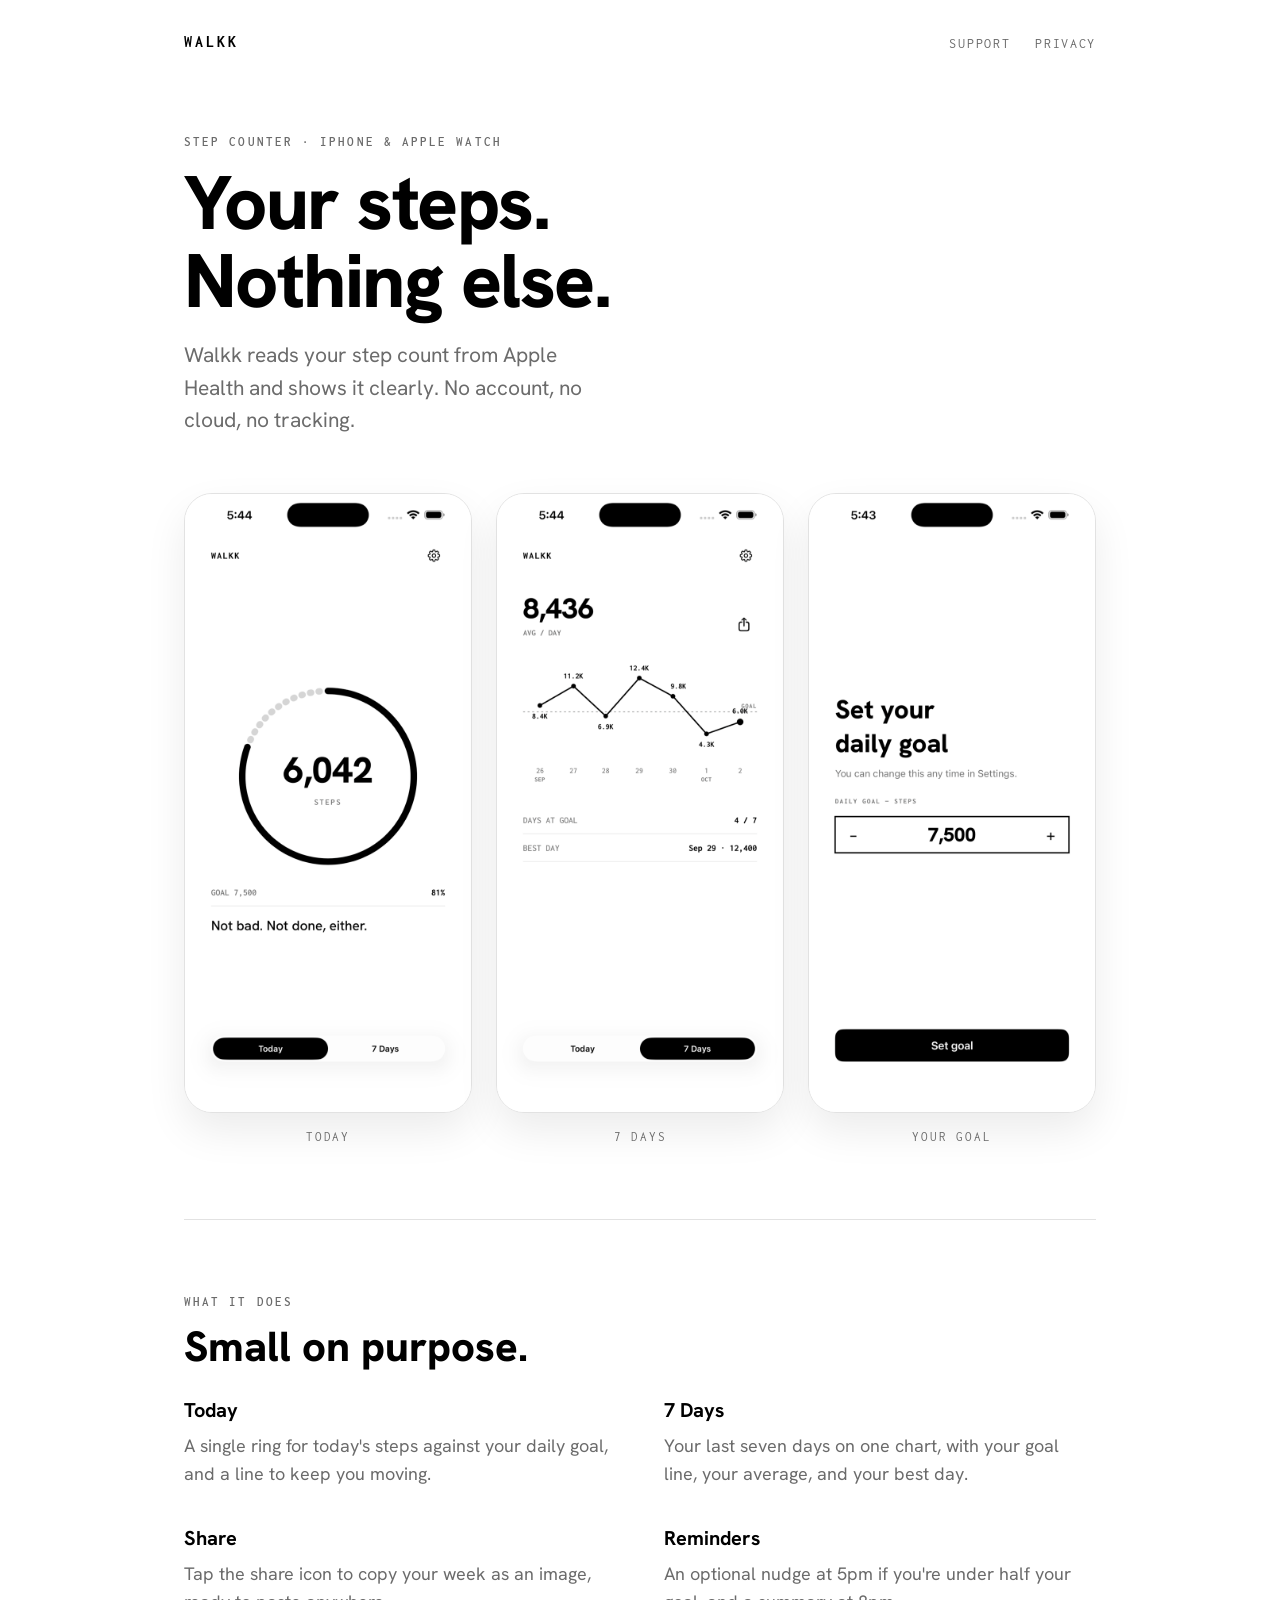
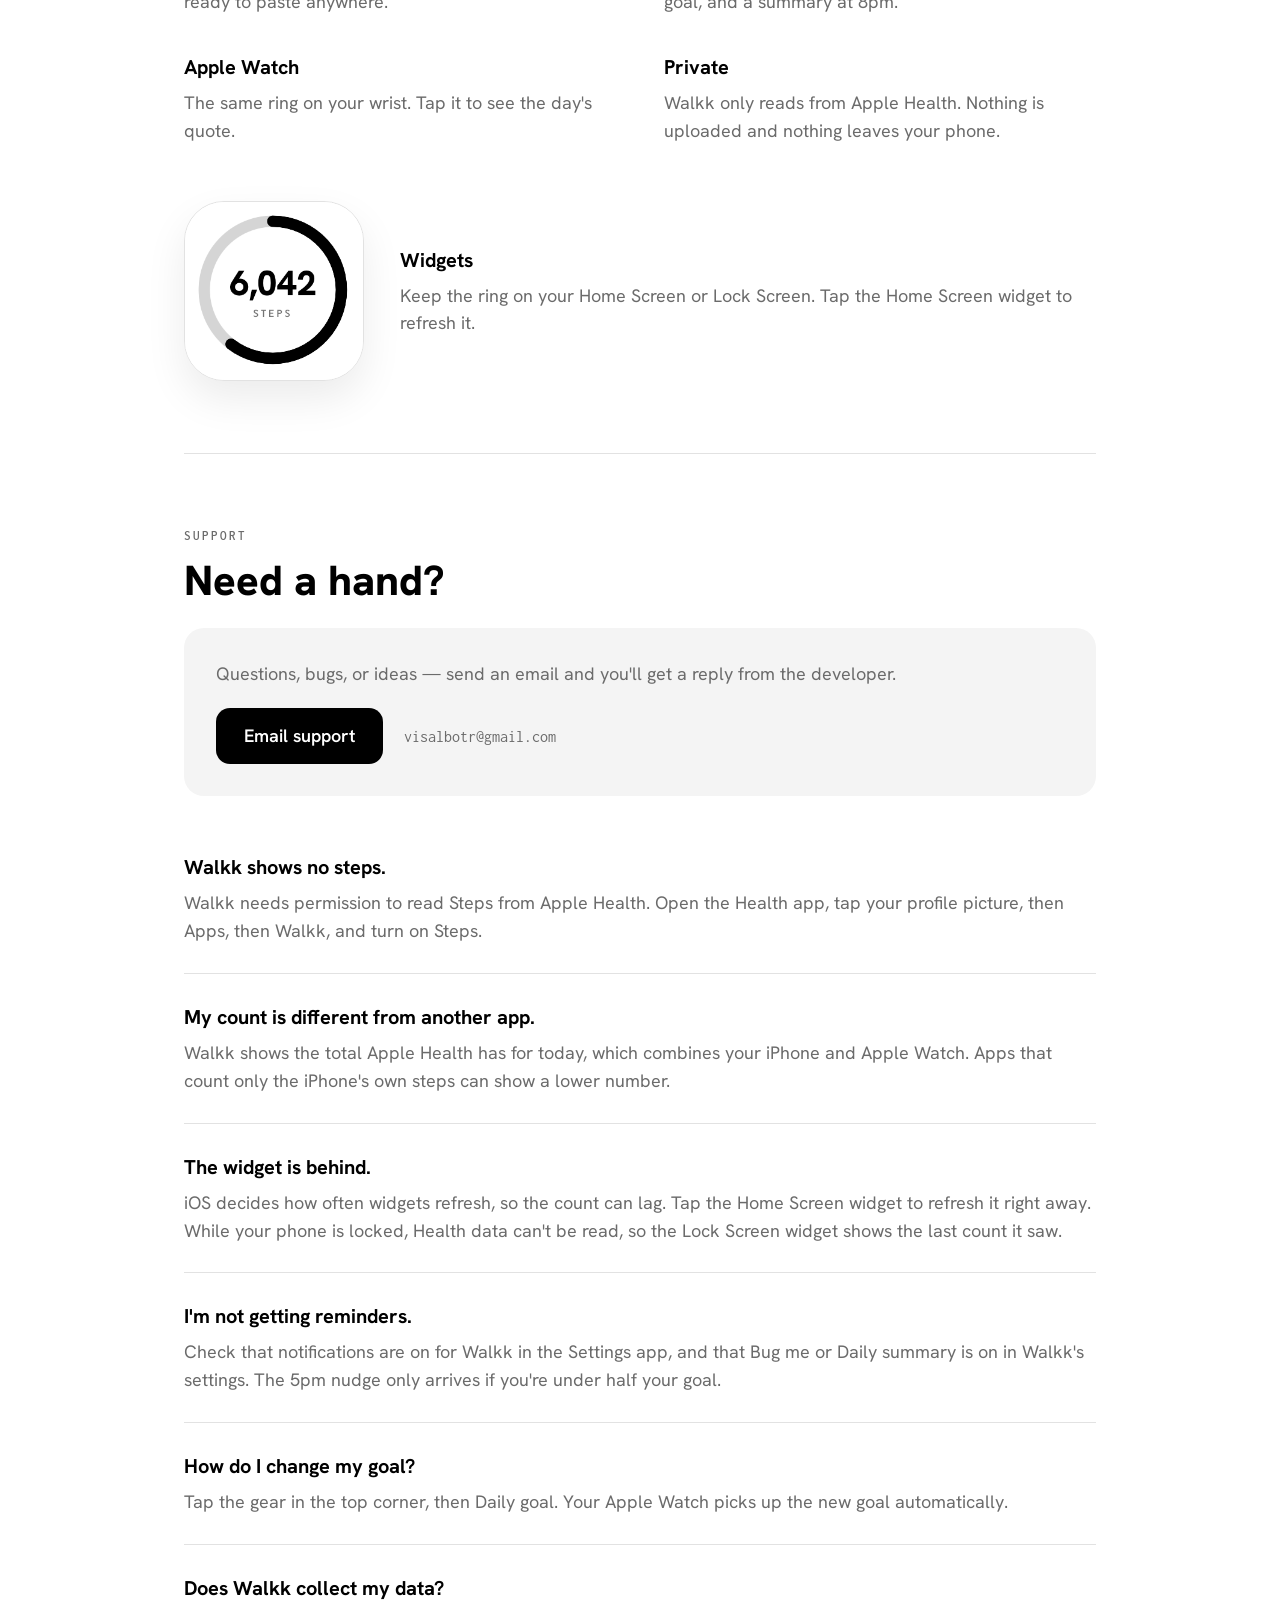
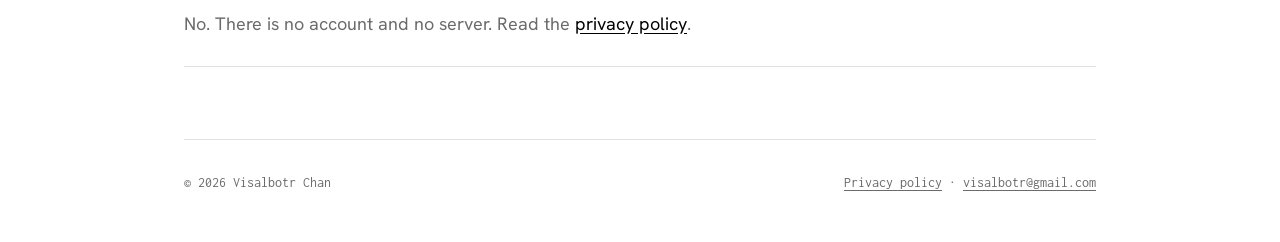
==== index.html @ 890754a3 "Add the Walkk support and privacy pages Co-Authored-By: Claude Opus 5.5 <noreply@anthropic.com>" ====
<!DOCTYPE html>
<html lang="en">
<head>
  <meta charset="utf-8">
  <meta name="viewport" content="width=device-width, initial-scale=1">
  <title>Walkk — Support</title>
  <meta name="description" content="Walkk is a simple, private step counter for iPhone and Apple Watch. Help, answers and contact.">
  <link rel="preconnect" href="https://fonts.googleapis.com">
  <link rel="preconnect" href="https://fonts.gstatic.com" crossorigin>
  <link href="https://fonts.googleapis.com/css2?family=Hanken+Grotesk:wght@400;600;700;800&family=Inconsolata:wght@400;600;700&display=swap" rel="stylesheet">
  <link rel="stylesheet" href="style.css">
</head>
<body>
  <div class="wrap">
    <header>
      <a class="wordmark" href="index.html">WALKK</a>
      <nav>
        <a href="#support">Support</a>
        <a href="privacy.html">Privacy</a>
      </nav>
    </header>

    <section class="hero">
      <p class="label">Step counter · iPhone &amp; Apple Watch</p>
      <h1>Your steps.<br>Nothing else.</h1>
      <p class="lede">Walkk reads your step count from Apple Health and shows it clearly. No account, no cloud, no tracking.</p>

      <div class="shots">
        <figure class="shot">
          <img src="images/today.png" alt="Today screen: a progress ring showing 6,042 steps against a 7,500 goal, with a short quote below." width="720" height="1558">
          <figcaption>Today</figcaption>
        </figure>
        <figure class="shot">
          <img src="images/week.png" alt="7 Days screen: a line chart of the last seven days with a dashed goal line, average per day, days at goal and best day." width="720" height="1558">
          <figcaption>7 Days</figcaption>
        </figure>
        <figure class="shot">
          <img src="images/goal.png" alt="Goal setup screen with a stepper set to 7,500 steps and a Set goal button." width="720" height="1558">
          <figcaption>Your goal</figcaption>
        </figure>
      </div>
    </section>

    <section>
      <p class="label">What it does</p>
      <h2>Small on purpose.</h2>
      <div class="features">
        <div>
          <h3>Today</h3>
          <p>A single ring for today's steps against your daily goal, and a line to keep you moving.</p>
        </div>
        <div>
          <h3>7 Days</h3>
          <p>Your last seven days on one chart, with your goal line, your average, and your best day.</p>
        </div>
        <div>
          <h3>Share</h3>
          <p>Tap the share icon to copy your week as an image, ready to paste anywhere.</p>
        </div>
        <div>
          <h3>Reminders</h3>
          <p>An optional nudge at 5pm if you're under half your goal, and a summary at 8pm.</p>
        </div>
        <div>
          <h3>Apple Watch</h3>
          <p>The same ring on your wrist. Tap it to see the day's quote.</p>
        </div>
        <div>
          <h3>Private</h3>
          <p>Walkk only reads from Apple Health. Nothing is uploaded and nothing leaves your phone.</p>
        </div>
      </div>

      <div class="widget-row">
        <img src="images/widget.png" alt="Walkk Home Screen widget showing 6,042 steps." width="296" height="296">
        <div>
          <h3>Widgets</h3>
          <p style="color: var(--muted); margin: 0;">Keep the ring on your Home Screen or Lock Screen. Tap the Home Screen widget to refresh it.</p>
        </div>
      </div>
    </section>

    <section id="support">
      <p class="label">Support</p>
      <h2>Need a hand?</h2>

      <div class="contact">
        <p>Questions, bugs, or ideas — send an email and you'll get a reply from the developer.</p>
        <a class="button" href="mailto:visalbotr@gmail.com?subject=Walkk%20support">Email support</a>
        <span class="email">visalbotr@gmail.com</span>
      </div>

      <div class="faq">
        <div>
          <h3>Walkk shows no steps.</h3>
          <p>Walkk needs permission to read Steps from Apple Health. Open the Health app, tap your profile picture, then Apps, then Walkk, and turn on Steps.</p>
        </div>
        <div>
          <h3>My count is different from another app.</h3>
          <p>Walkk shows the total Apple Health has for today, which combines your iPhone and Apple Watch. Apps that count only the iPhone's own steps can show a lower number.</p>
        </div>
        <div>
          <h3>The widget is behind.</h3>
          <p>iOS decides how often widgets refresh, so the count can lag. Tap the Home Screen widget to refresh it right away. While your phone is locked, Health data can't be read, so the Lock Screen widget shows the last count it saw.</p>
        </div>
        <div>
          <h3>I'm not getting reminders.</h3>
          <p>Check that notifications are on for Walkk in the Settings app, and that Bug me or Daily summary is on in Walkk's settings. The 5pm nudge only arrives if you're under half your goal.</p>
        </div>
        <div>
          <h3>How do I change my goal?</h3>
          <p>Tap the gear in the top corner, then Daily goal. Your Apple Watch picks up the new goal automatically.</p>
        </div>
        <div>
          <h3>Does Walkk collect my data?</h3>
          <p>No. There is no account and no server. Read the <a href="privacy.html">privacy policy</a>.</p>
        </div>
      </div>
    </section>

    <footer>
      <span>© 2026 Visalbotr Chan</span>
      <span><a href="privacy.html">Privacy policy</a> · <a href="mailto:visalbotr@gmail.com">visalbotr@gmail.com</a></span>
    </footer>
  </div>
</body>
</html>
---- style.css ----
/* Mirrors the app: black ink on white, Hanken Grotesk for display,
   Inconsolata for the small mono labels. Light only, like the app. */
:root {
  color-scheme: light;
  --ink: #000;
  --muted: #6b6b6b;
  --rule: #e2e2e2;
  --surface: #fff;
  --soft: #f4f4f4;
  --display: "Hanken Grotesk", -apple-system, system-ui, sans-serif;
  --mono: "Inconsolata", ui-monospace, Menlo, monospace;
}

* { box-sizing: border-box; }

html { -webkit-text-size-adjust: 100%; }

body {
  margin: 0;
  background: var(--surface);
  color: var(--ink);
  font-family: var(--display);
  font-size: 18px;
  line-height: 1.55;
}

a { color: var(--ink); text-underline-offset: 3px; }

.wrap {
  max-width: 960px;
  margin: 0 auto;
  padding: 0 24px;
}

/* Header — the app's "WALKK" wordmark */
header {
  display: flex;
  justify-content: space-between;
  align-items: center;
  padding: 28px 0;
}
.wordmark {
  font-family: var(--mono);
  font-weight: 700;
  letter-spacing: 0.18em;
  font-size: 16px;
  text-decoration: none;
}
nav a {
  font-family: var(--mono);
  font-size: 14px;
  letter-spacing: 0.12em;
  text-transform: uppercase;
  text-decoration: none;
  color: var(--muted);
  margin-left: 20px;
}
nav a:hover { color: var(--ink); }

.label {
  font-family: var(--mono);
  font-size: 13px;
  font-weight: 600;
  letter-spacing: 0.16em;
  text-transform: uppercase;
  color: var(--muted);
  margin: 0 0 12px;
}

h1 {
  font-size: clamp(44px, 8vw, 76px);
  line-height: 1.02;
  font-weight: 800;
  letter-spacing: -0.02em;
  margin: 0 0 20px;
}
h2 {
  font-size: clamp(30px, 5vw, 42px);
  line-height: 1.1;
  font-weight: 800;
  margin: 0 0 24px;
}
h3 { font-size: 20px; font-weight: 700; margin: 0 0 6px; }

.lede { font-size: 21px; color: var(--muted); max-width: 34ch; margin: 0; }

section { padding: 72px 0; border-top: 1px solid var(--rule); }
.hero { border-top: none; padding-top: 48px; }

/* Screenshots */
.shots {
  display: grid;
  grid-template-columns: repeat(3, 1fr);
  gap: 24px;
  margin-top: 56px;
}
.shot { margin: 0; }
.shot img {
  width: 100%;
  height: auto;
  display: block;
  border-radius: 28px;
  border: 1px solid var(--rule);
  box-shadow: 0 18px 40px rgba(0, 0, 0, 0.08);
}
.shot figcaption {
  font-family: var(--mono);
  font-size: 13px;
  letter-spacing: 0.14em;
  text-transform: uppercase;
  color: var(--muted);
  margin-top: 14px;
  text-align: center;
}

/* Features */
.features {
  display: grid;
  grid-template-columns: repeat(2, 1fr);
  gap: 36px 48px;
}
.features p, .faq p { margin: 0; color: var(--muted); }

.widget-row {
  display: grid;
  grid-template-columns: 180px 1fr;
  gap: 36px;
  align-items: center;
  margin-top: 56px;
}
.widget-row img {
  width: 180px;
  height: 180px;
  border-radius: 40px;
  border: 1px solid var(--rule);
  box-shadow: 0 18px 40px rgba(0, 0, 0, 0.08);
}

/* Support */
.contact {
  background: var(--soft);
  border-radius: 20px;
  padding: 32px;
  margin-bottom: 56px;
}
.contact p { margin: 0 0 20px; color: var(--muted); }
.button {
  display: inline-block;
  background: var(--ink);
  color: var(--surface);
  text-decoration: none;
  font-weight: 600;
  padding: 14px 28px;
  border-radius: 14px;
}
.email { font-family: var(--mono); font-size: 16px; margin-left: 16px; color: var(--muted); }

.faq { display: grid; gap: 28px; }
.faq div { padding-bottom: 28px; border-bottom: 1px solid var(--rule); }

/* Privacy policy page */
.policy { max-width: 680px; }
.policy h2 { font-size: 24px; margin: 40px 0 10px; }
.policy p, .policy li { color: #333; }

footer {
  border-top: 1px solid var(--rule);
  padding: 32px 0 48px;
  font-family: var(--mono);
  font-size: 14px;
  color: var(--muted);
  display: flex;
  justify-content: space-between;
  gap: 16px;
  flex-wrap: wrap;
}
footer a { color: var(--muted); }

@media (max-width: 720px) {
  body { font-size: 17px; }
  .wrap { padding: 0 16px; }
  section { padding: 56px 0; }
  .shots { grid-template-columns: 1fr; max-width: 320px; margin-left: auto; margin-right: auto; }
  .features { grid-template-columns: 1fr; gap: 28px; }
  .widget-row { grid-template-columns: 1fr; gap: 20px; }
  .contact { padding: 24px; }
  .email { display: block; margin: 16px 0 0; word-break: break-all; }
  nav a { margin-left: 14px; }
}
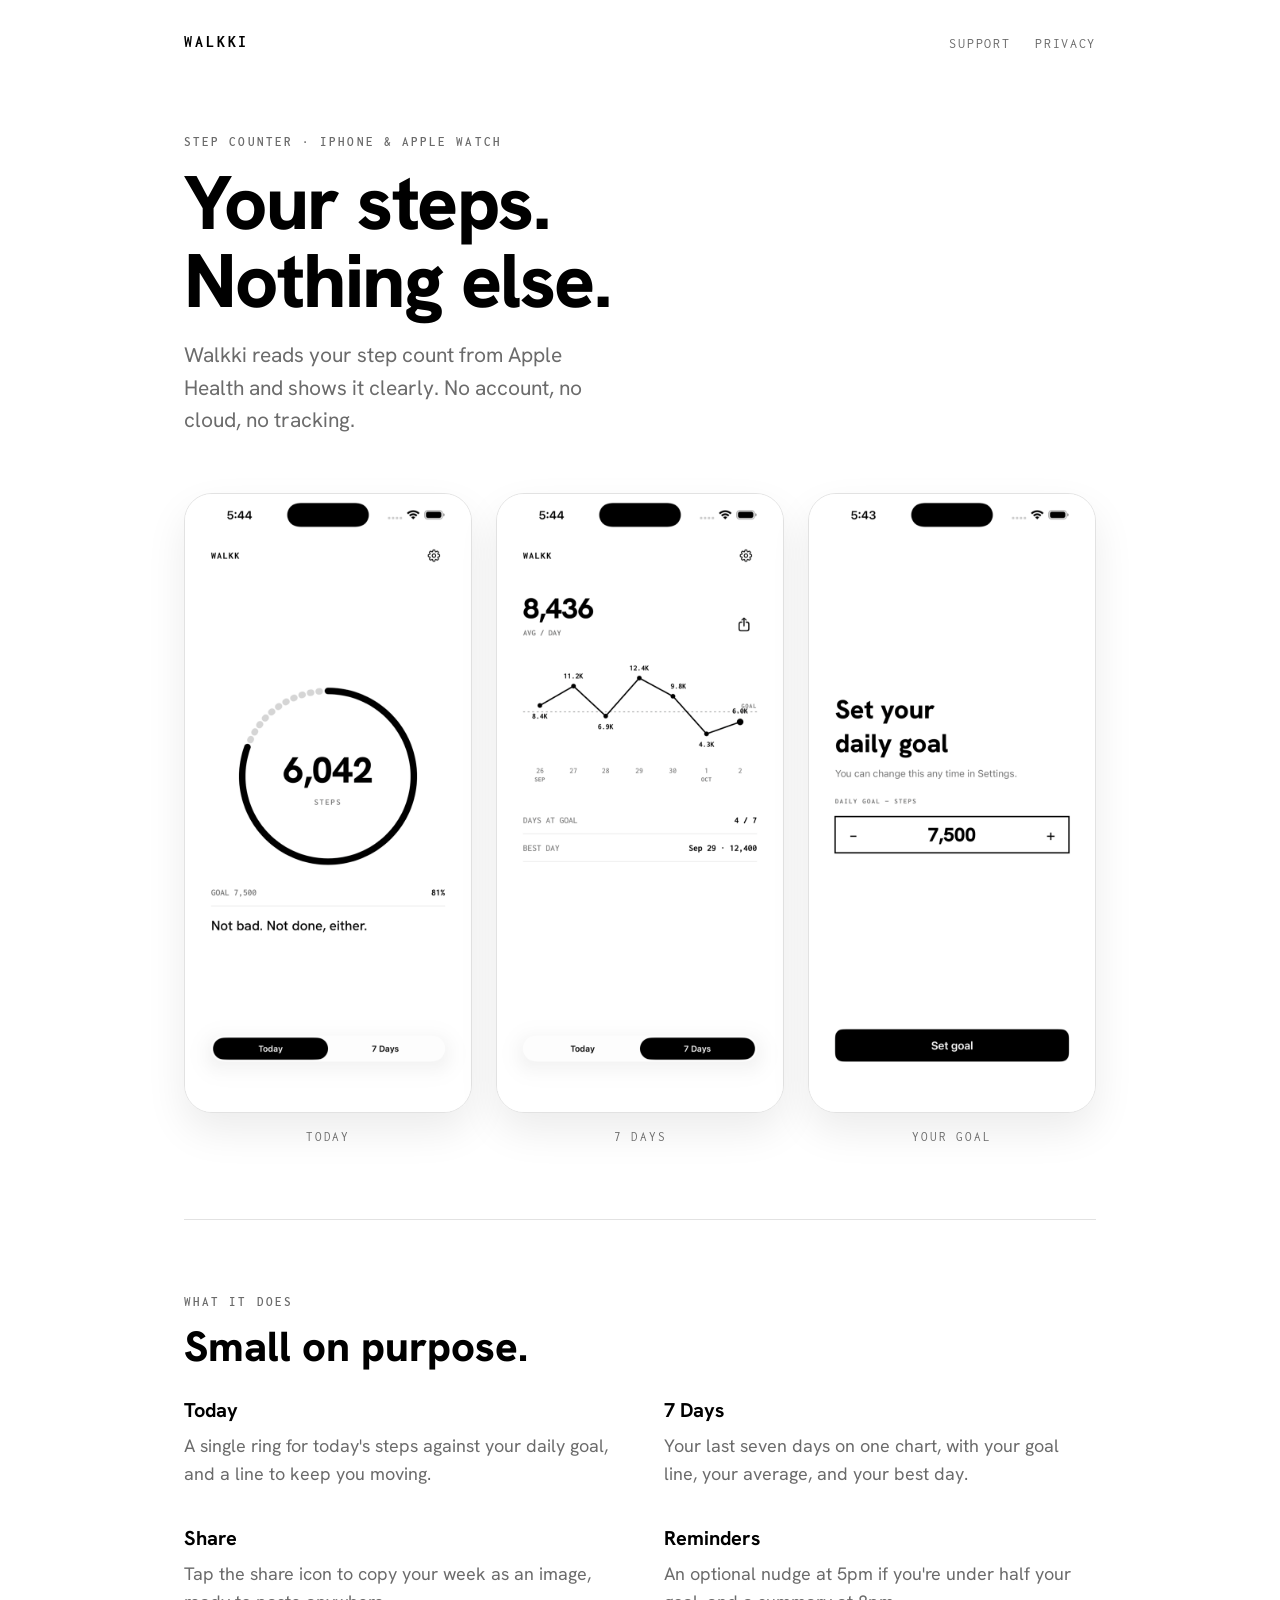
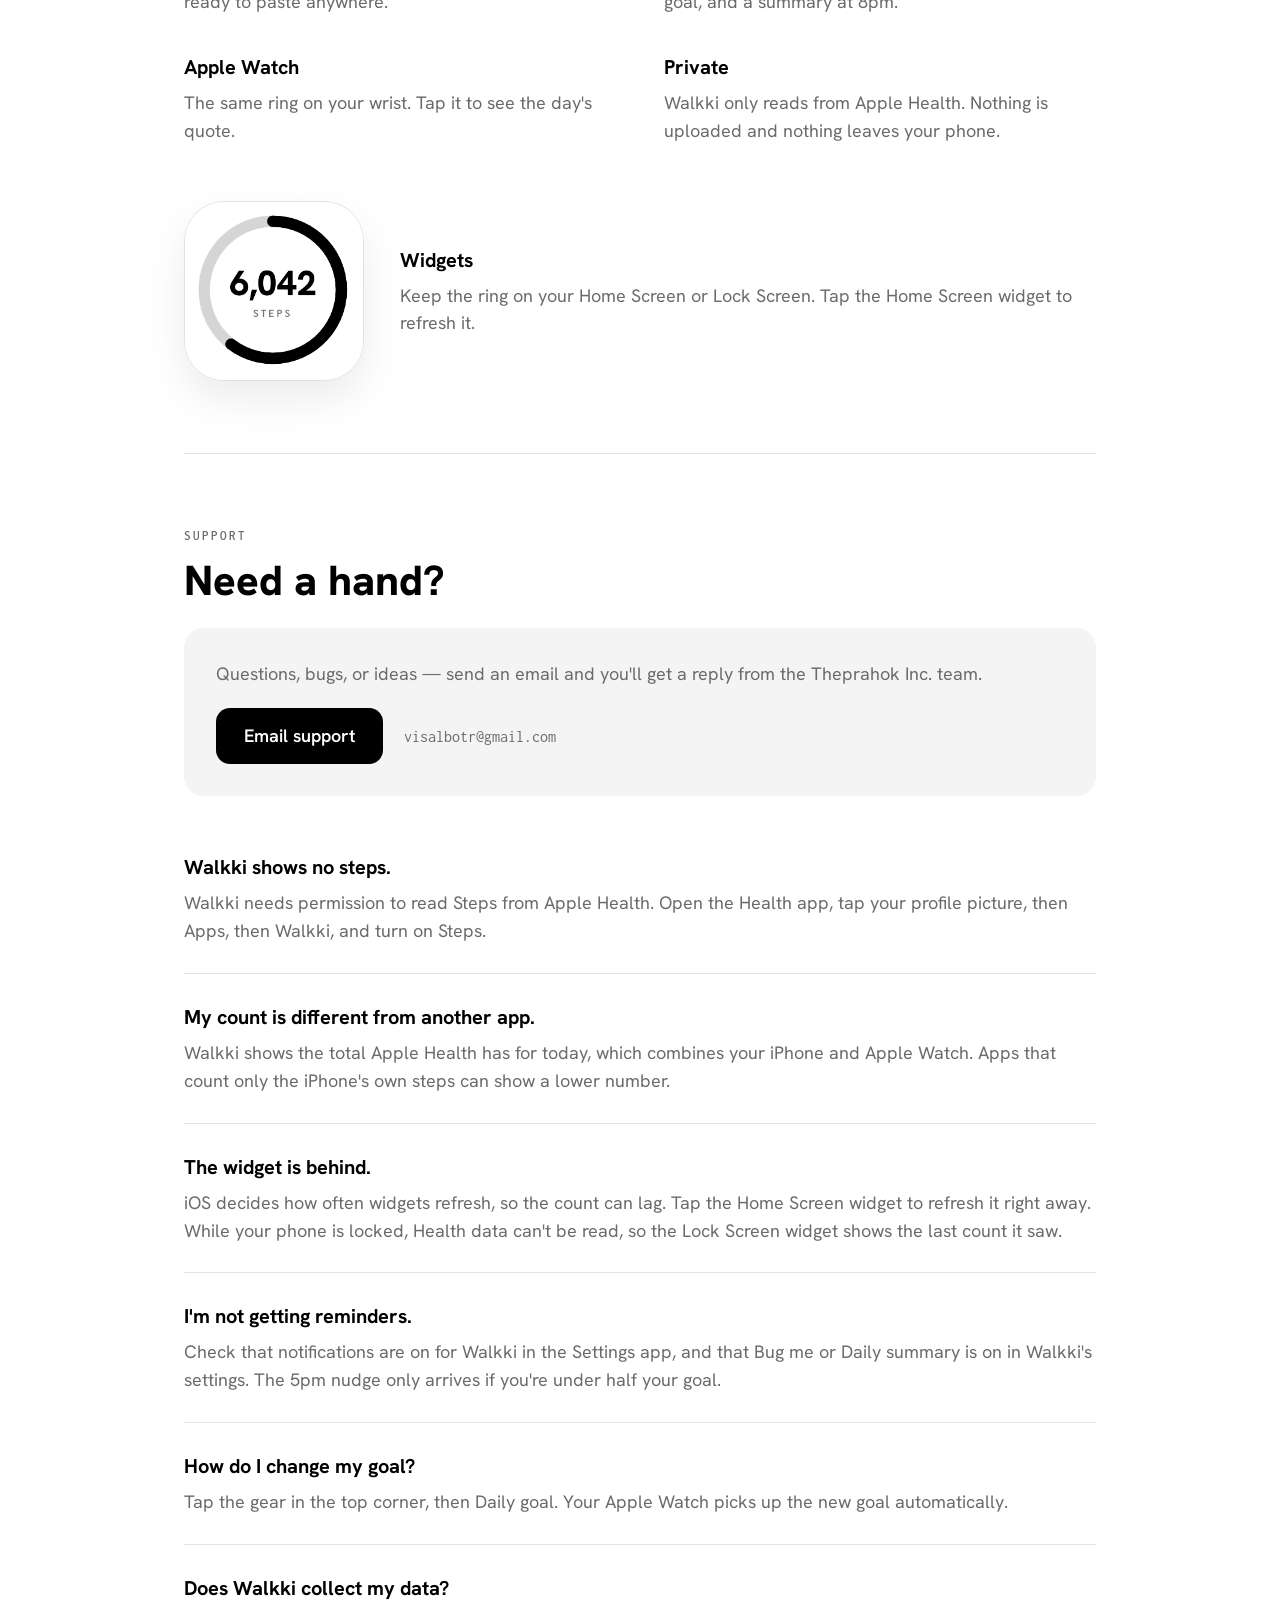
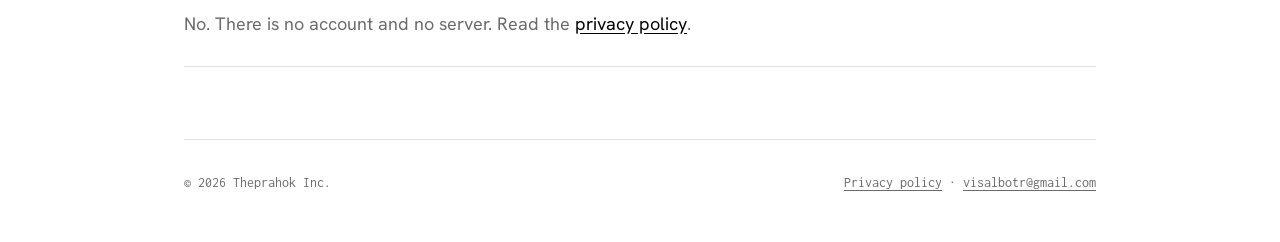
==== commit 828d1583: "Rename to Walkki and credit Theprahok Inc. Co-Authored-By: Claude Opus 5.5 <noreply@anthropic.com>" ====
--- a/index.html
+++ b/index.html
@@ -3,8 +3,8 @@
 <head>
   <meta charset="utf-8">
   <meta name="viewport" content="width=device-width, initial-scale=1">
-  <title>Walkk — Support</title>
-  <meta name="description" content="Walkk is a simple, private step counter for iPhone and Apple Watch. Help, answers and contact.">
+  <title>Walkki — Support</title>
+  <meta name="description" content="Walkki is a simple, private step counter for iPhone and Apple Watch. Help, answers and contact.">
   <link rel="preconnect" href="https://fonts.googleapis.com">
   <link rel="preconnect" href="https://fonts.gstatic.com" crossorigin>
   <link href="https://fonts.googleapis.com/css2?family=Hanken+Grotesk:wght@400;600;700;800&family=Inconsolata:wght@400;600;700&display=swap" rel="stylesheet">
@@ -13,7 +13,7 @@
 <body>
   <div class="wrap">
     <header>
-      <a class="wordmark" href="index.html">WALKK</a>
+      <a class="wordmark" href="index.html">WALKKI</a>
       <nav>
         <a href="#support">Support</a>
         <a href="privacy.html">Privacy</a>
@@ -23,7 +23,7 @@
     <section class="hero">
       <p class="label">Step counter · iPhone &amp; Apple Watch</p>
       <h1>Your steps.<br>Nothing else.</h1>
-      <p class="lede">Walkk reads your step count from Apple Health and shows it clearly. No account, no cloud, no tracking.</p>
+      <p class="lede">Walkki reads your step count from Apple Health and shows it clearly. No account, no cloud, no tracking.</p>
 
       <div class="shots">
         <figure class="shot">
@@ -67,12 +67,12 @@
         </div>
         <div>
           <h3>Private</h3>
-          <p>Walkk only reads from Apple Health. Nothing is uploaded and nothing leaves your phone.</p>
+          <p>Walkki only reads from Apple Health. Nothing is uploaded and nothing leaves your phone.</p>
         </div>
       </div>
 
       <div class="widget-row">
-        <img src="images/widget.png" alt="Walkk Home Screen widget showing 6,042 steps." width="296" height="296">
+        <img src="images/widget.png" alt="Walkki Home Screen widget showing 6,042 steps." width="296" height="296">
         <div>
           <h3>Widgets</h3>
           <p style="color: var(--muted); margin: 0;">Keep the ring on your Home Screen or Lock Screen. Tap the Home Screen widget to refresh it.</p>
@@ -85,19 +85,19 @@
       <h2>Need a hand?</h2>
 
       <div class="contact">
-        <p>Questions, bugs, or ideas — send an email and you'll get a reply from the developer.</p>
-        <a class="button" href="mailto:visalbotr@gmail.com?subject=Walkk%20support">Email support</a>
+        <p>Questions, bugs, or ideas — send an email and you'll get a reply from the Theprahok Inc. team.</p>
+        <a class="button" href="mailto:visalbotr@gmail.com?subject=Walkki%20support">Email support</a>
         <span class="email">visalbotr@gmail.com</span>
       </div>
 
       <div class="faq">
         <div>
-          <h3>Walkk shows no steps.</h3>
-          <p>Walkk needs permission to read Steps from Apple Health. Open the Health app, tap your profile picture, then Apps, then Walkk, and turn on Steps.</p>
+          <h3>Walkki shows no steps.</h3>
+          <p>Walkki needs permission to read Steps from Apple Health. Open the Health app, tap your profile picture, then Apps, then Walkki, and turn on Steps.</p>
         </div>
         <div>
           <h3>My count is different from another app.</h3>
-          <p>Walkk shows the total Apple Health has for today, which combines your iPhone and Apple Watch. Apps that count only the iPhone's own steps can show a lower number.</p>
+          <p>Walkki shows the total Apple Health has for today, which combines your iPhone and Apple Watch. Apps that count only the iPhone's own steps can show a lower number.</p>
         </div>
         <div>
           <h3>The widget is behind.</h3>
@@ -105,21 +105,21 @@
         </div>
         <div>
           <h3>I'm not getting reminders.</h3>
-          <p>Check that notifications are on for Walkk in the Settings app, and that Bug me or Daily summary is on in Walkk's settings. The 5pm nudge only arrives if you're under half your goal.</p>
+          <p>Check that notifications are on for Walkki in the Settings app, and that Bug me or Daily summary is on in Walkki's settings. The 5pm nudge only arrives if you're under half your goal.</p>
         </div>
         <div>
           <h3>How do I change my goal?</h3>
           <p>Tap the gear in the top corner, then Daily goal. Your Apple Watch picks up the new goal automatically.</p>
         </div>
         <div>
-          <h3>Does Walkk collect my data?</h3>
+          <h3>Does Walkki collect my data?</h3>
           <p>No. There is no account and no server. Read the <a href="privacy.html">privacy policy</a>.</p>
         </div>
       </div>
     </section>
 
     <footer>
-      <span>© 2026 Visalbotr Chan</span>
+      <span>© 2026 Theprahok Inc.</span>
       <span><a href="privacy.html">Privacy policy</a> · <a href="mailto:visalbotr@gmail.com">visalbotr@gmail.com</a></span>
     </footer>
   </div>
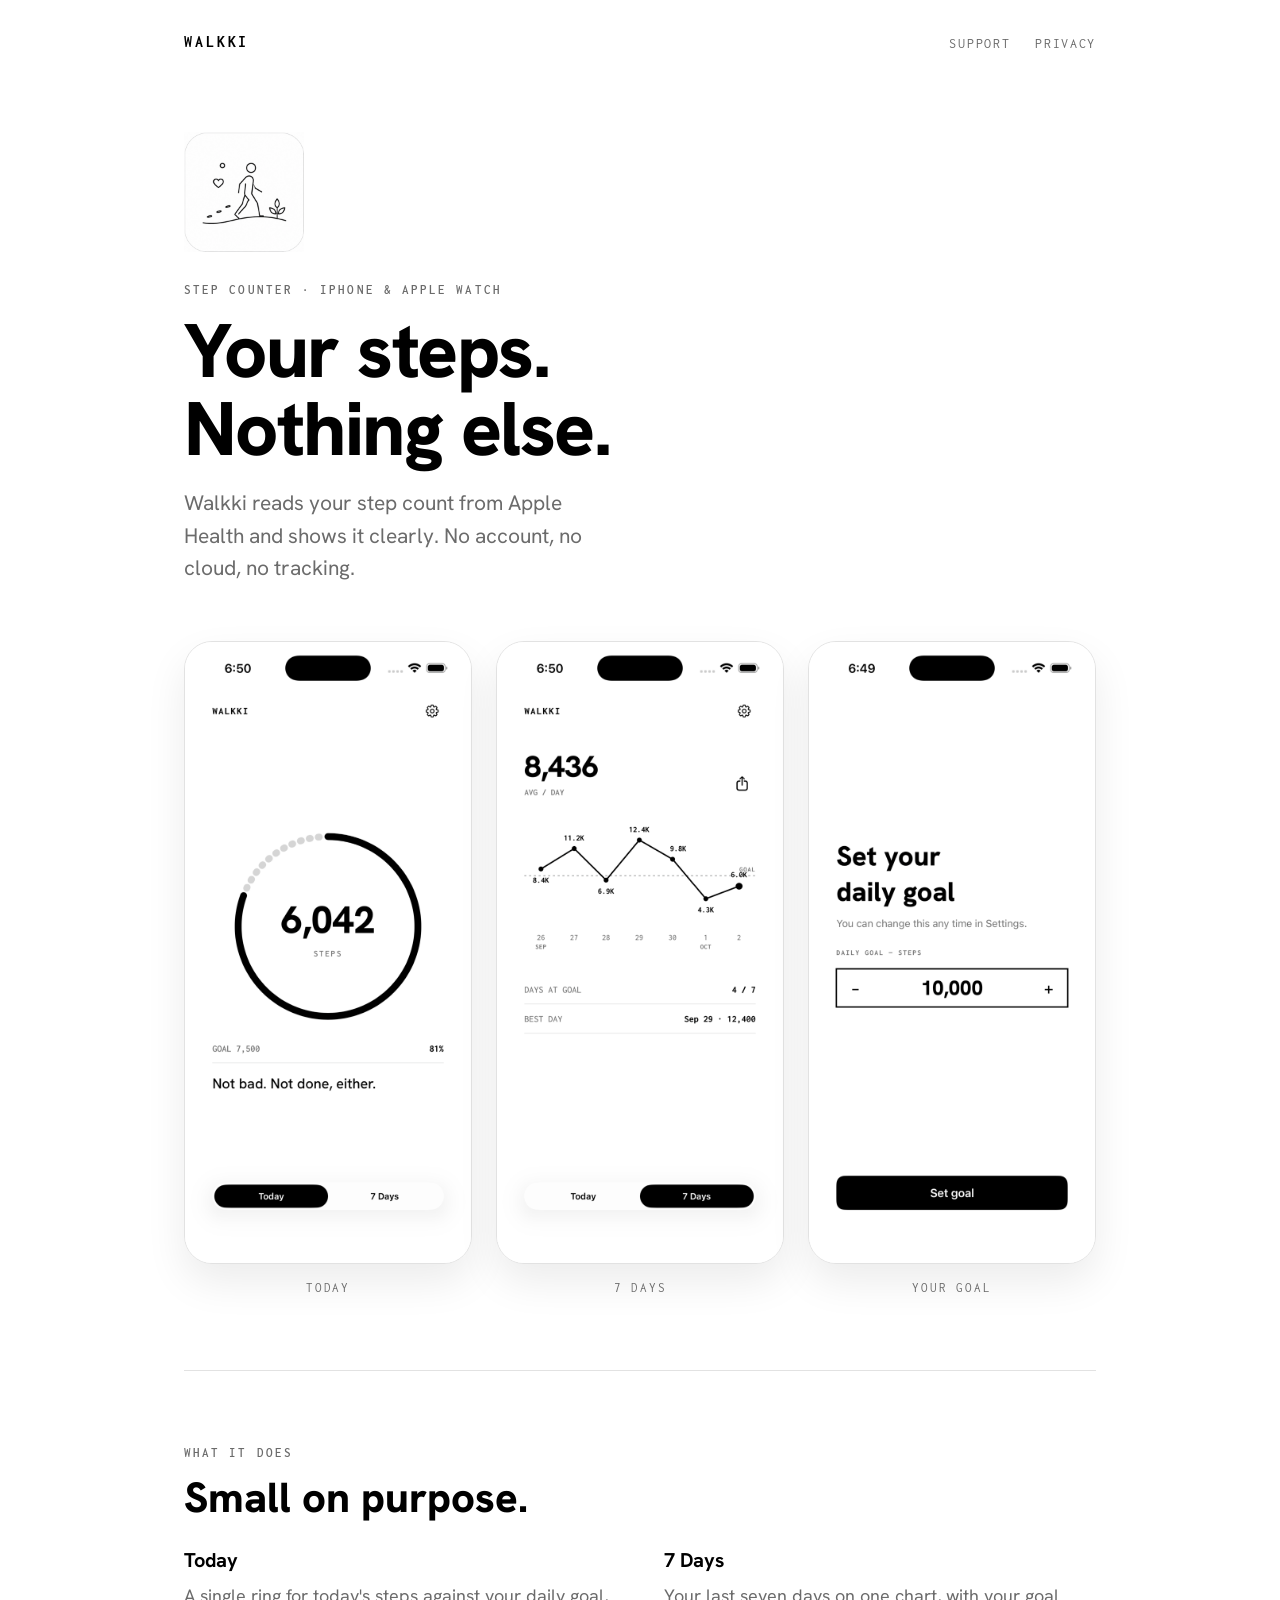
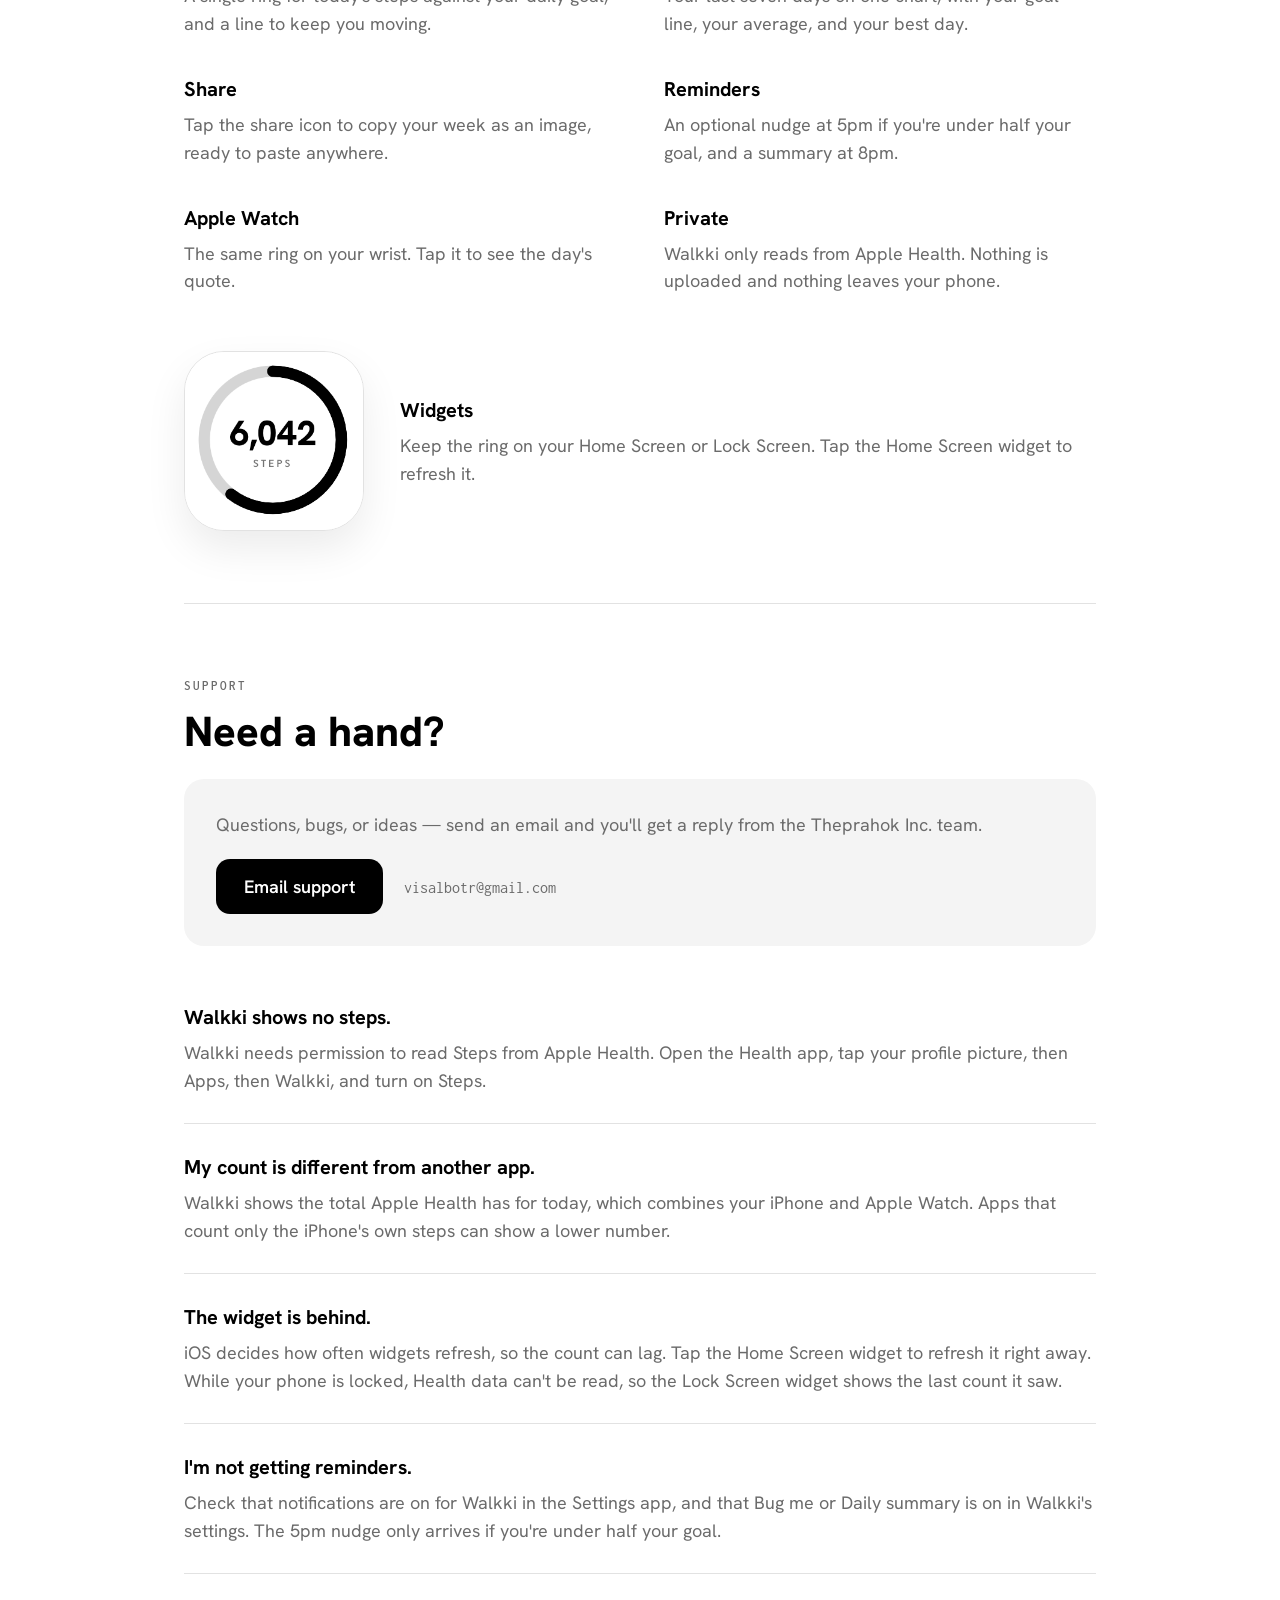
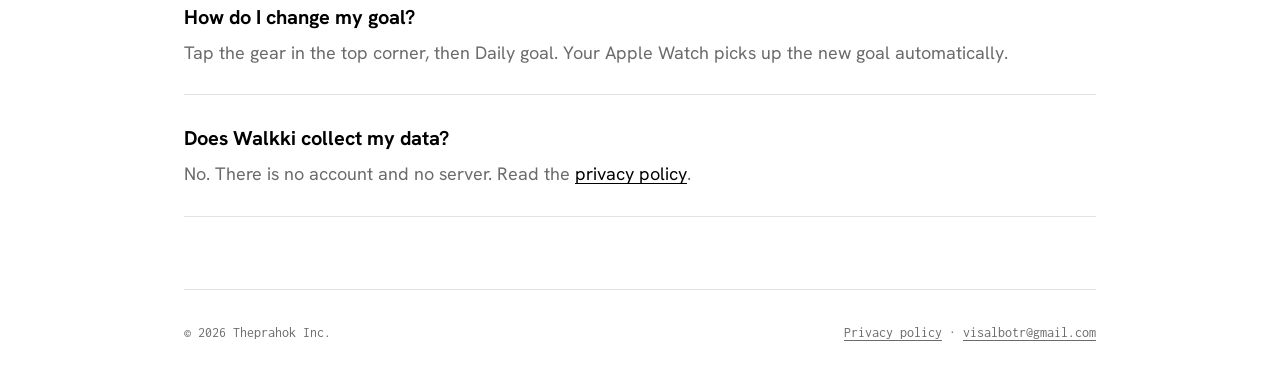
==== commit a1f7a809: "Add the app icon and refresh screenshots for Walkki Co-Authored-By: Claude Opus 5.5 <noreply@anthrop" ====
--- a/index.html
+++ b/index.html
@@ -9,6 +9,8 @@
   <link rel="preconnect" href="https://fonts.gstatic.com" crossorigin>
   <link href="https://fonts.googleapis.com/css2?family=Hanken+Grotesk:wght@400;600;700;800&family=Inconsolata:wght@400;600;700&display=swap" rel="stylesheet">
   <link rel="stylesheet" href="style.css">
+  <link rel="icon" type="image/png" href="favicon.png">
+  <link rel="apple-touch-icon" href="apple-touch-icon.png">
 </head>
 <body>
   <div class="wrap">
@@ -21,21 +23,22 @@
     </header>
 
     <section class="hero">
+      <img class="app-icon" src="images/icon.png" alt="Walkki app icon: a line drawing of a person walking uphill, with footprints and a heart." width="360" height="360">
       <p class="label">Step counter · iPhone &amp; Apple Watch</p>
       <h1>Your steps.<br>Nothing else.</h1>
       <p class="lede">Walkki reads your step count from Apple Health and shows it clearly. No account, no cloud, no tracking.</p>
 
       <div class="shots">
         <figure class="shot">
-          <img src="images/today.png" alt="Today screen: a progress ring showing 6,042 steps against a 7,500 goal, with a short quote below." width="720" height="1558">
+          <img src="images/today.png" alt="Today screen: a progress ring showing 6,042 steps against a 7,500 goal, with a short quote below." width="720" height="1563">
           <figcaption>Today</figcaption>
         </figure>
         <figure class="shot">
-          <img src="images/week.png" alt="7 Days screen: a line chart of the last seven days with a dashed goal line, average per day, days at goal and best day." width="720" height="1558">
+          <img src="images/week.png" alt="7 Days screen: a line chart of the last seven days with a dashed goal line, average per day, days at goal and best day." width="720" height="1563">
           <figcaption>7 Days</figcaption>
         </figure>
         <figure class="shot">
-          <img src="images/goal.png" alt="Goal setup screen with a stepper set to 7,500 steps and a Set goal button." width="720" height="1558">
+          <img src="images/goal.png" alt="Goal setup screen with a stepper set to 10,000 steps and a Set goal button." width="720" height="1563">
           <figcaption>Your goal</figcaption>
         </figure>
       </div>
--- a/style.css
+++ b/style.css
@@ -56,6 +56,14 @@
   margin-left: 20px;
 }
 nav a:hover { color: var(--ink); }
+
+/* The icon artwork draws its own rounded frame, so no border or shadow here. */
+.app-icon {
+  display: block;
+  width: 120px;
+  height: 120px;
+  margin-bottom: 28px;
+}
 
 .label {
   font-family: var(--mono);
@@ -184,6 +192,7 @@
   .features { grid-template-columns: 1fr; gap: 28px; }
   .widget-row { grid-template-columns: 1fr; gap: 20px; }
   .contact { padding: 24px; }
+  .app-icon { width: 96px; height: 96px; }
   .email { display: block; margin: 16px 0 0; word-break: break-all; }
   nav a { margin-left: 14px; }
 }
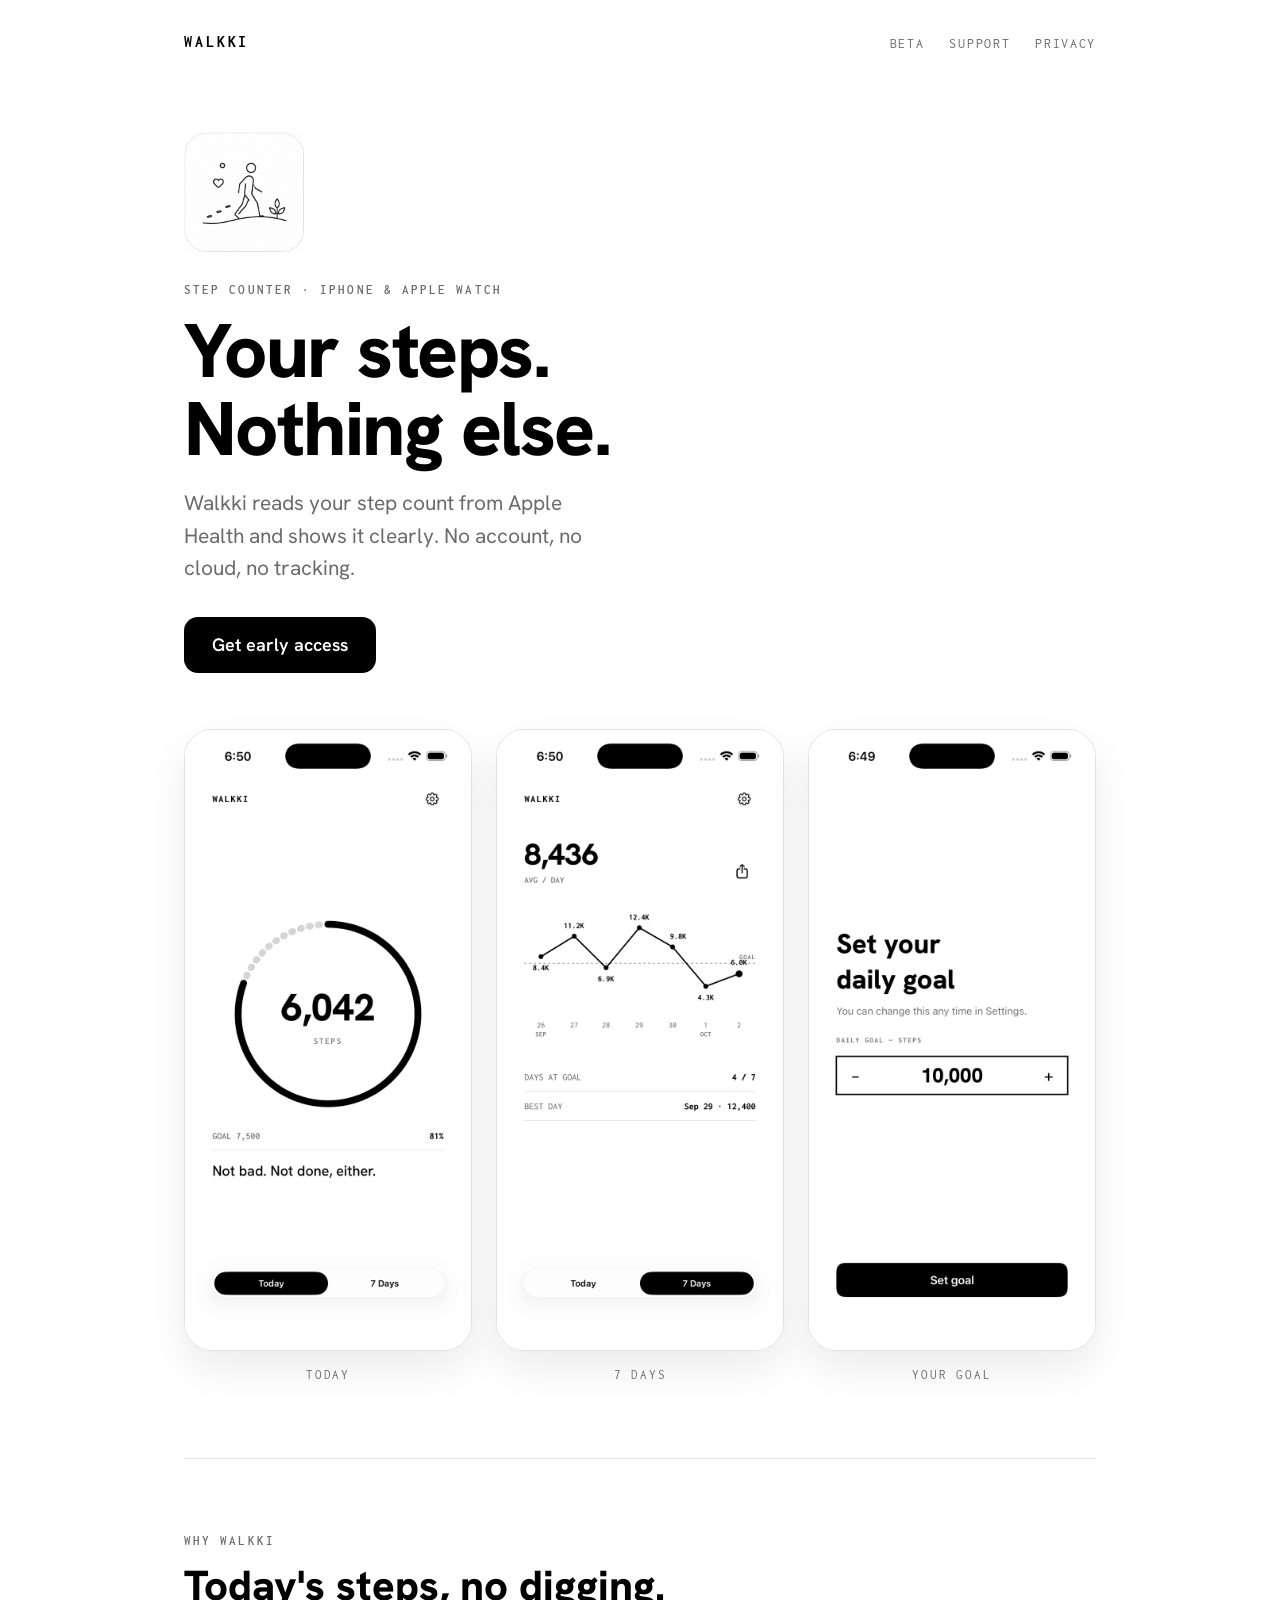
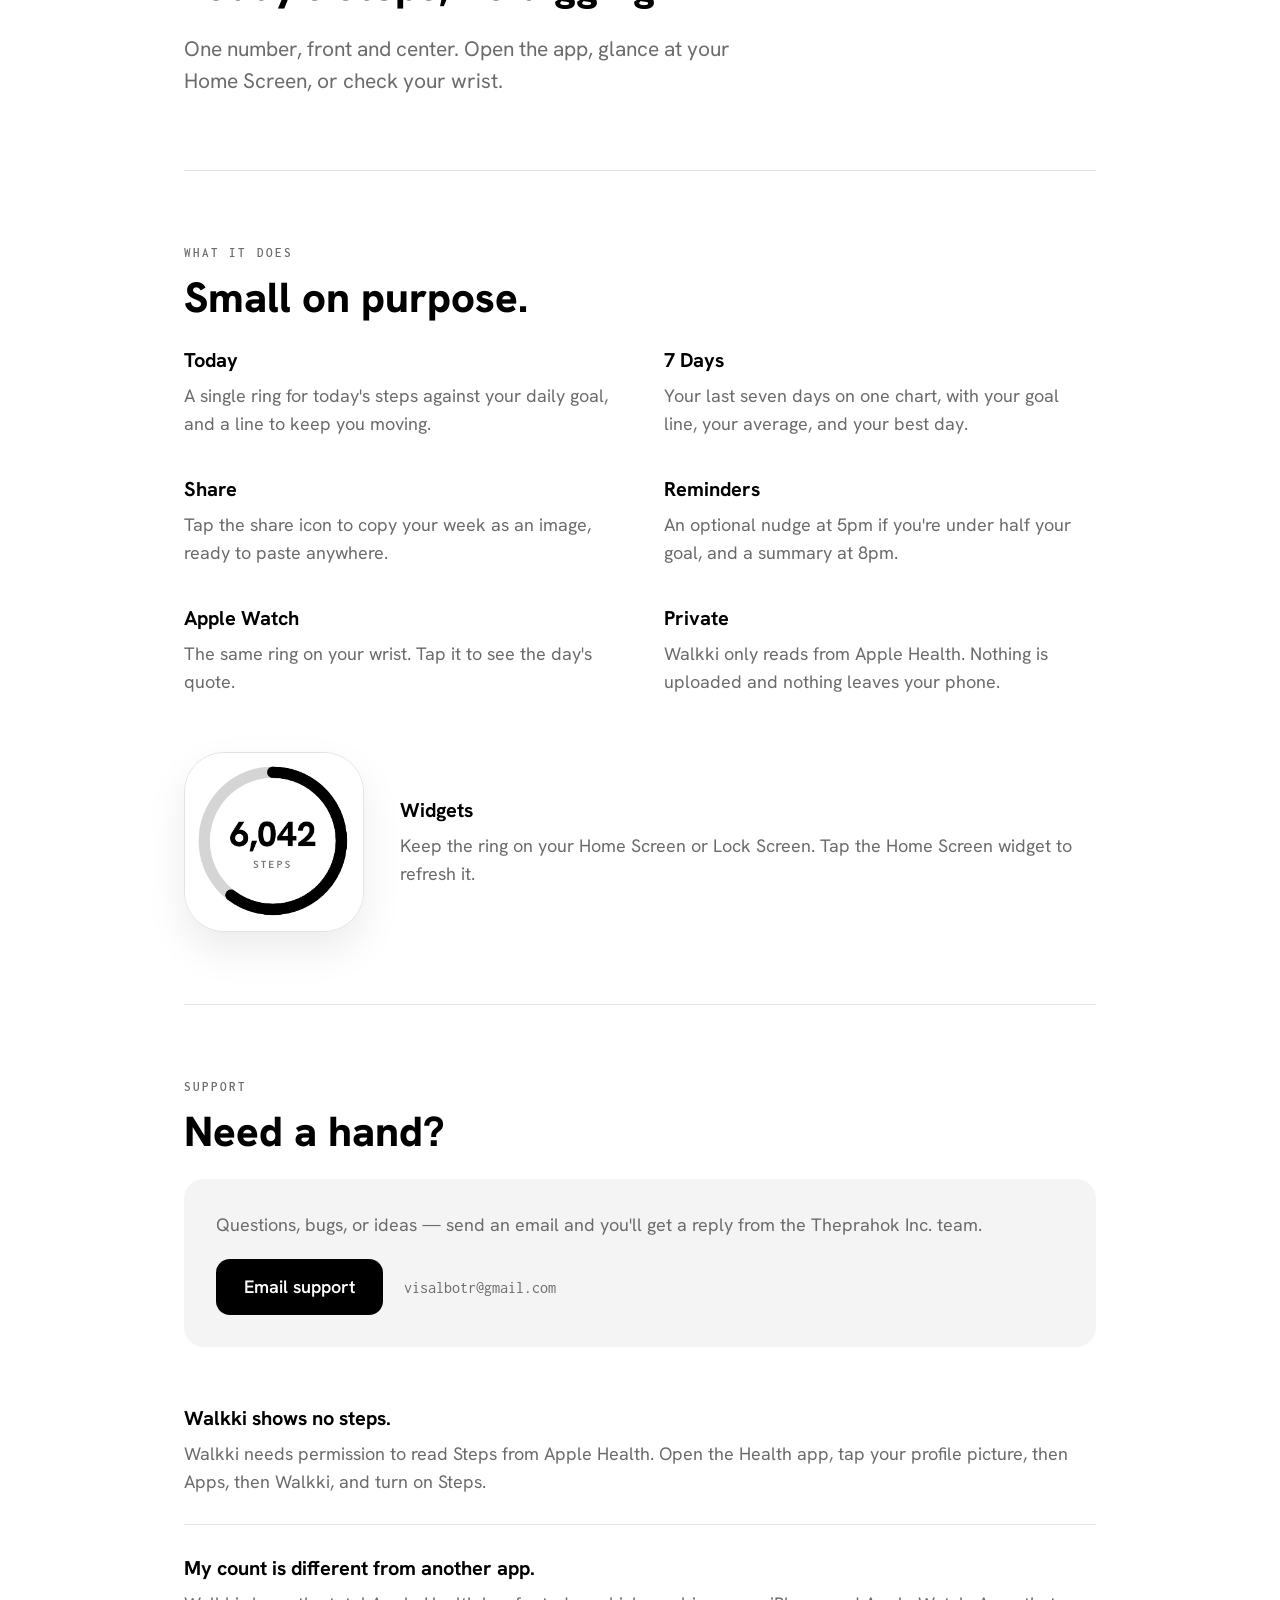
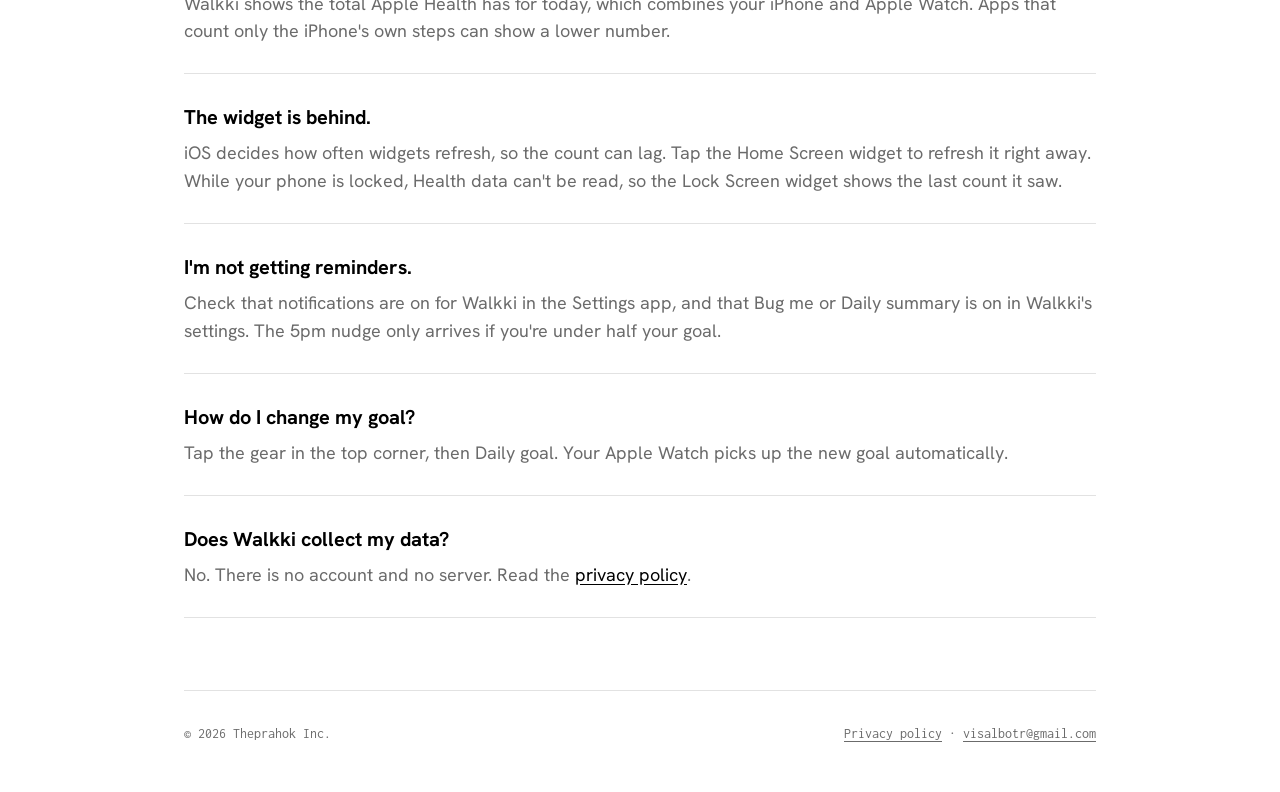
==== commit e7d6a467: "Add an early access sign-up page and link previews - /beta page linking to the Google Form, for shar" ====
--- a/index.html
+++ b/index.html
@@ -5,6 +5,14 @@
   <meta name="viewport" content="width=device-width, initial-scale=1">
   <title>Walkki — Support</title>
   <meta name="description" content="Walkki is a simple, private step counter for iPhone and Apple Watch. Help, answers and contact.">
+  <meta property="og:type" content="website">
+  <meta property="og:url" content="https://walkki.theprahok.com/">
+  <meta property="og:title" content="Walkki — Your steps. Nothing else.">
+  <meta property="og:description" content="A private step counter for iPhone and Apple Watch. No account, no cloud, no tracking.">
+  <meta property="og:image" content="https://walkki.theprahok.com/images/share.png">
+  <meta property="og:image:width" content="1200">
+  <meta property="og:image:height" content="630">
+  <meta name="twitter:card" content="summary_large_image">
   <link rel="preconnect" href="https://fonts.googleapis.com">
   <link rel="preconnect" href="https://fonts.gstatic.com" crossorigin>
   <link href="https://fonts.googleapis.com/css2?family=Hanken+Grotesk:wght@400;600;700;800&family=Inconsolata:wght@400;600;700&display=swap" rel="stylesheet">
@@ -17,6 +25,7 @@
     <header>
       <a class="wordmark" href="index.html">WALKKI</a>
       <nav>
+        <a href="beta/">Beta</a>
         <a href="#support">Support</a>
         <a href="privacy.html">Privacy</a>
       </nav>
@@ -27,6 +36,7 @@
       <p class="label">Step counter · iPhone &amp; Apple Watch</p>
       <h1>Your steps.<br>Nothing else.</h1>
       <p class="lede">Walkki reads your step count from Apple Health and shows it clearly. No account, no cloud, no tracking.</p>
+      <a class="button cta" href="beta/">Get early access</a>
 
       <div class="shots">
         <figure class="shot">
@@ -42,6 +52,12 @@
           <figcaption>Your goal</figcaption>
         </figure>
       </div>
+    </section>
+
+    <section class="why">
+      <p class="label">Why Walkki</p>
+      <h2>Today's steps, no digging.</h2>
+      <p class="lede">One number, front and center. Open the app, glance at your Home Screen, or check your wrist.</p>
     </section>
 
     <section>
--- a/style.css
+++ b/style.css
@@ -95,6 +95,24 @@
 section { padding: 72px 0; border-top: 1px solid var(--rule); }
 .hero { border-top: none; padding-top: 48px; }
 
+/* The problem Walkki solves — a wider measure so the question reads as one thought */
+.why h2 { max-width: 24ch; }
+.why .lede { max-width: 46ch; }
+
+/* Early access */
+.cta { margin-top: 32px; }
+.fine { font-size: 15px; color: var(--muted); max-width: 46ch; margin: 16px 0 0; }
+.beta-shot {
+  display: block;
+  width: 100%;
+  max-width: 300px;
+  height: auto;
+  margin-top: 56px;
+  border-radius: 28px;
+  border: 1px solid var(--rule);
+  box-shadow: 0 18px 40px rgba(0, 0, 0, 0.08);
+}
+
 /* Screenshots */
 .shots {
   display: grid;
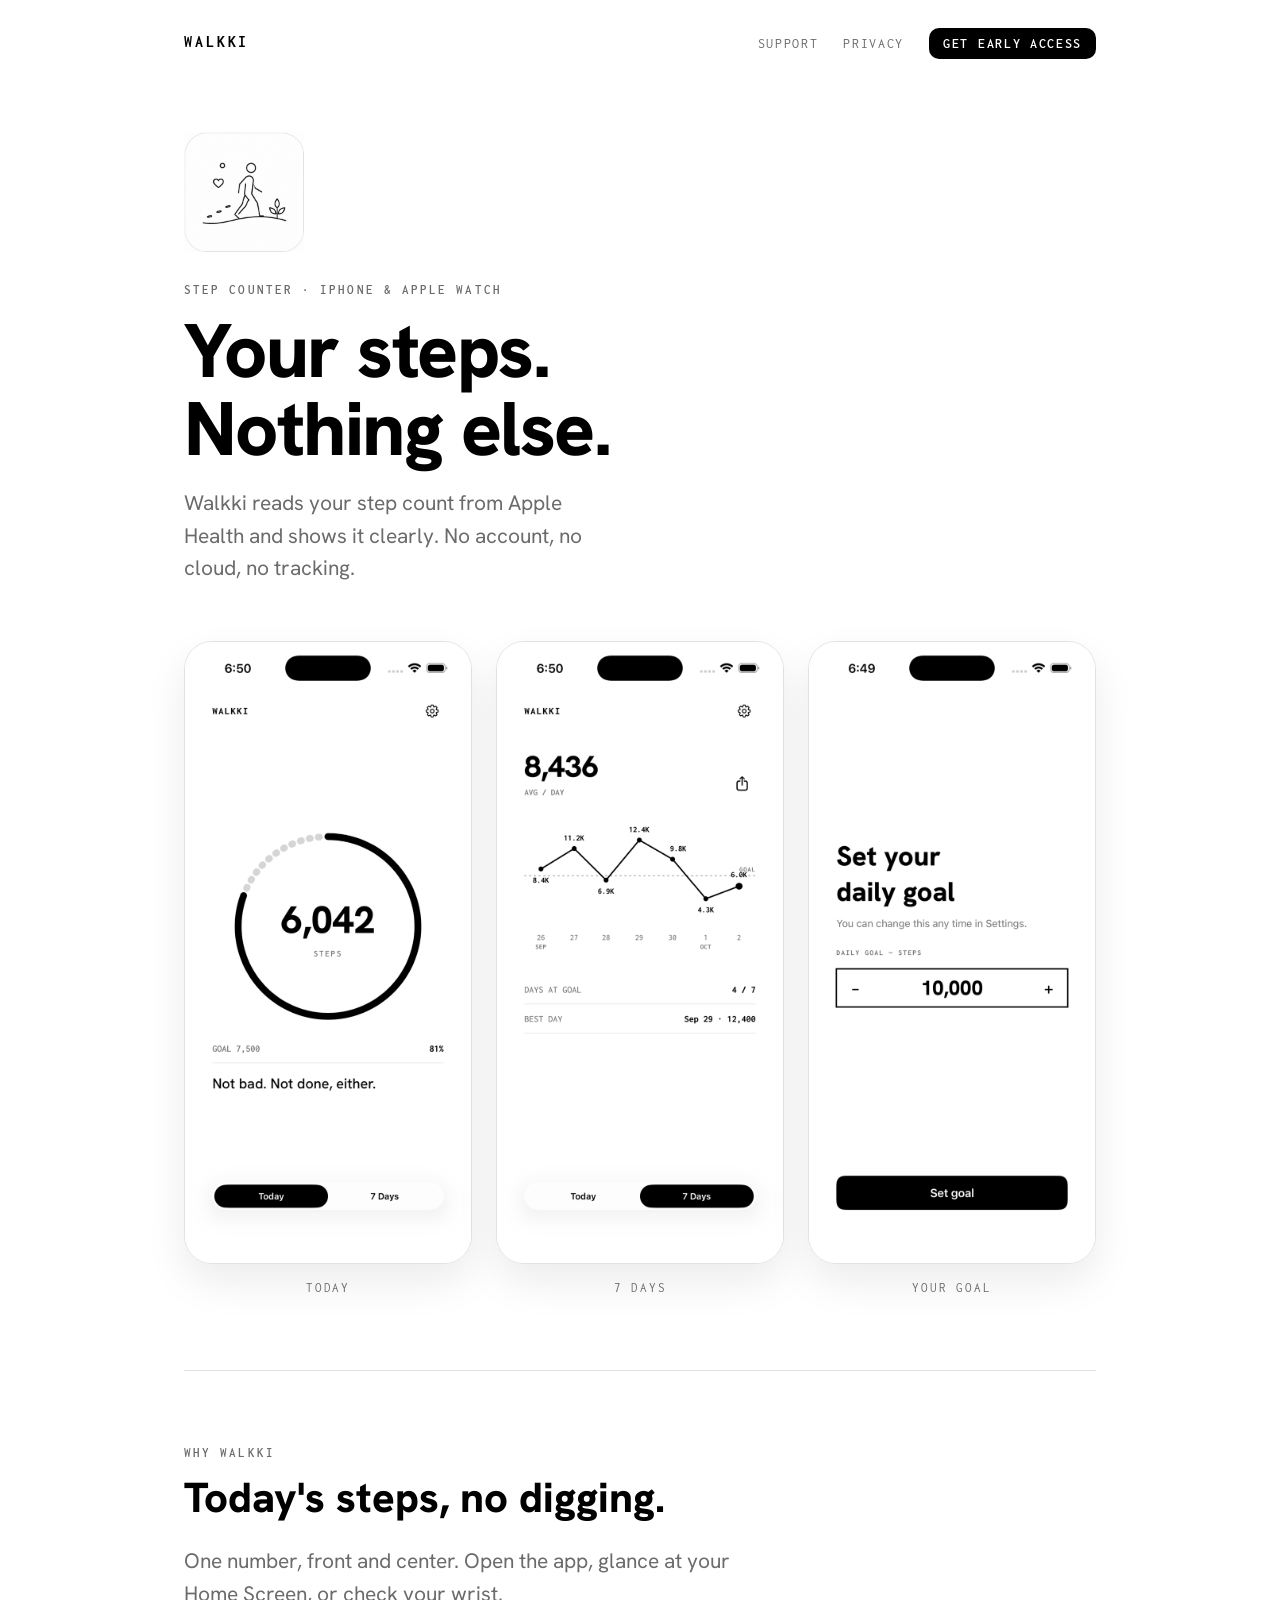
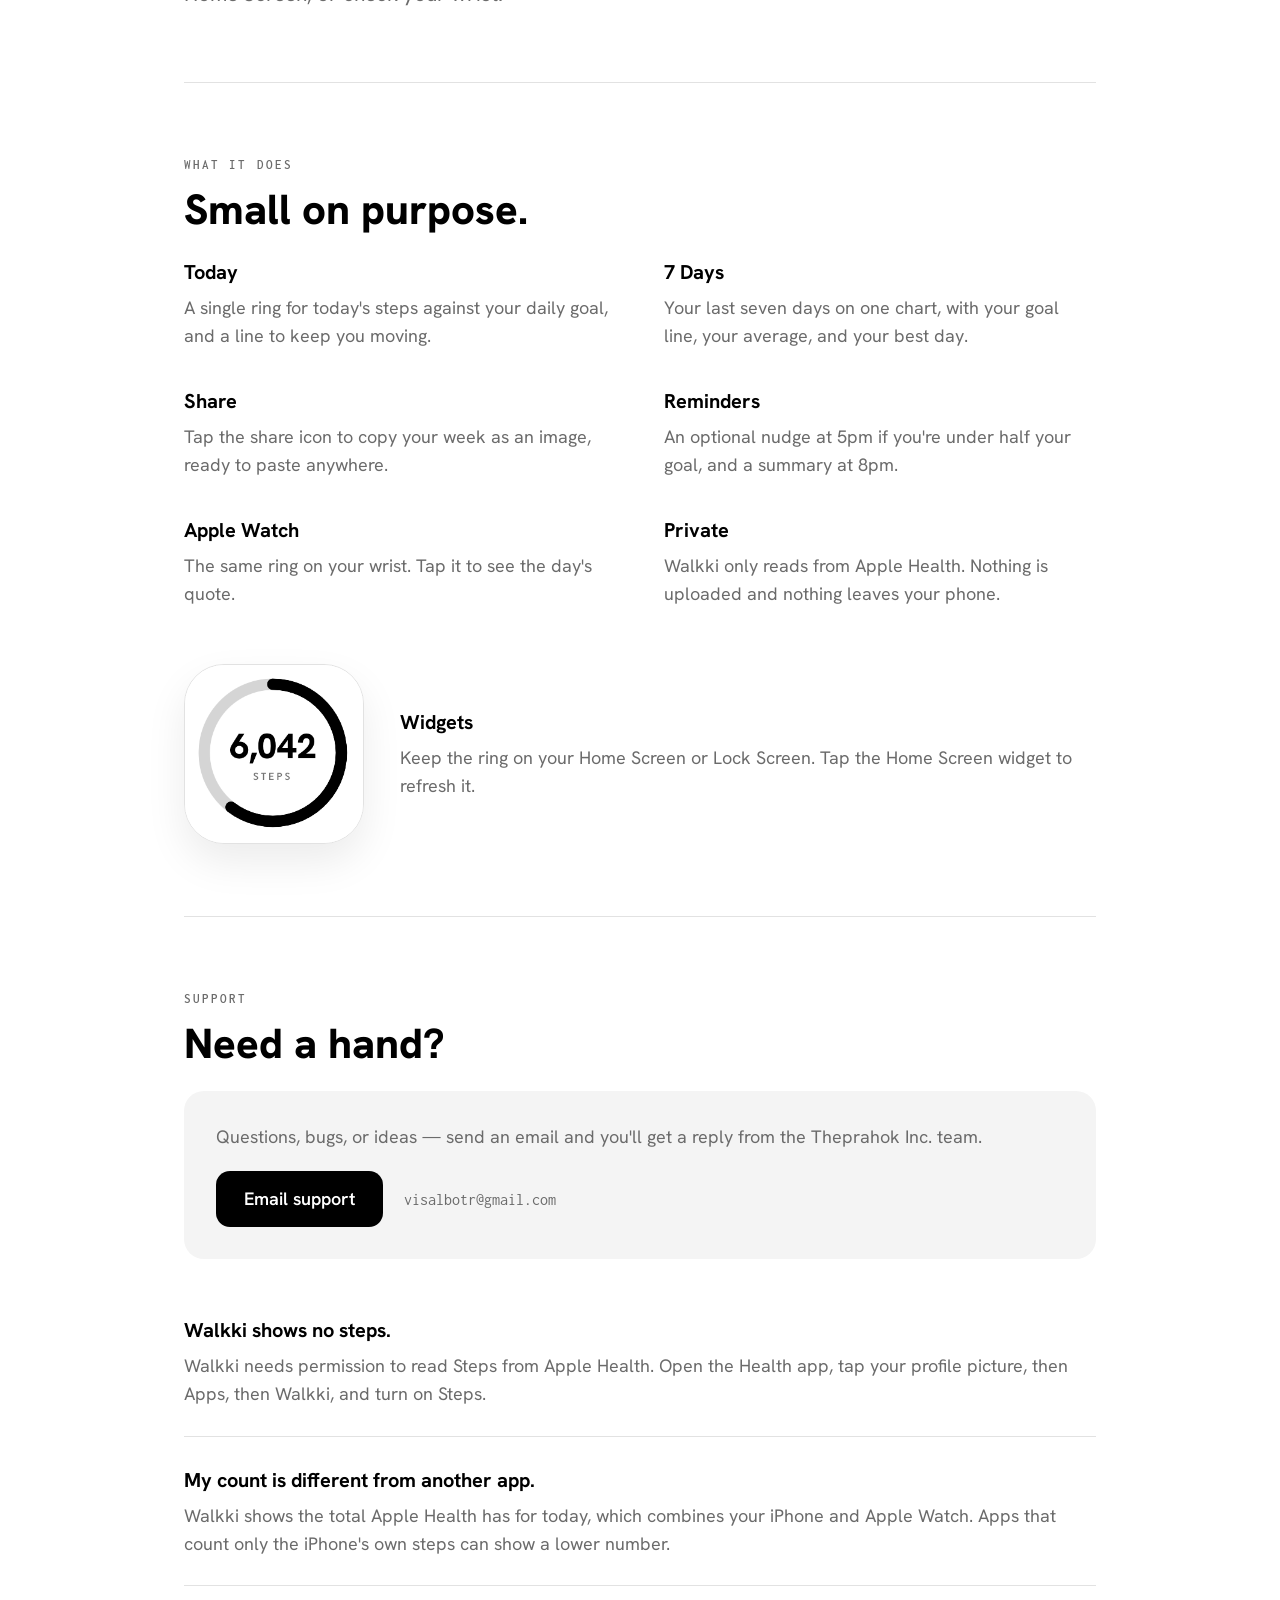
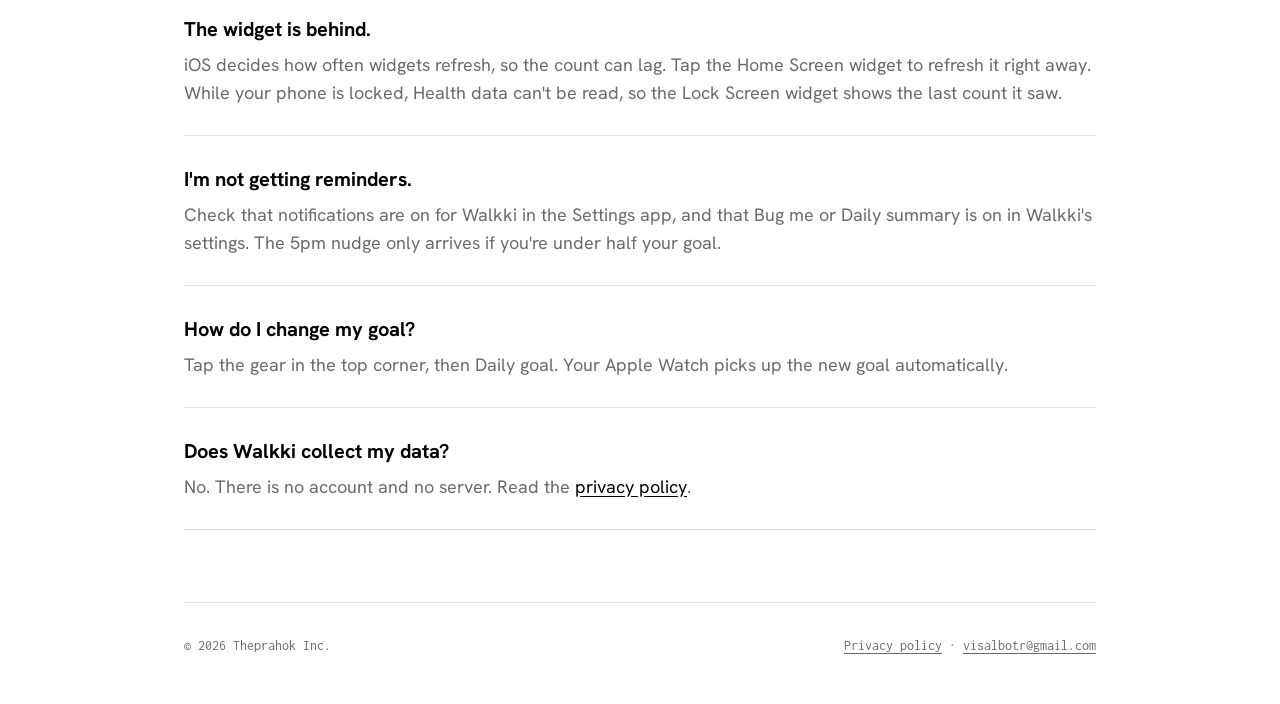
==== commit 4f5a02a8: "Move Get early access into the header The button sits at the top right of the homepage nav, replacin" ====
--- a/index.html
+++ b/index.html
@@ -25,9 +25,9 @@
     <header>
       <a class="wordmark" href="index.html">WALKKI</a>
       <nav>
-        <a href="beta/">Beta</a>
         <a href="#support">Support</a>
         <a href="privacy.html">Privacy</a>
+        <a class="nav-cta" href="beta/">Get early access</a>
       </nav>
     </header>
 
@@ -36,7 +36,6 @@
       <p class="label">Step counter · iPhone &amp; Apple Watch</p>
       <h1>Your steps.<br>Nothing else.</h1>
       <p class="lede">Walkki reads your step count from Apple Health and shows it clearly. No account, no cloud, no tracking.</p>
-      <a class="button cta" href="beta/">Get early access</a>
 
       <div class="shots">
         <figure class="shot">
--- a/style.css
+++ b/style.css
@@ -56,6 +56,14 @@
   margin-left: 20px;
 }
 nav a:hover { color: var(--ink); }
+nav a.nav-cta {
+  background: var(--ink);
+  color: var(--surface);
+  font-weight: 600;
+  padding: 8px 14px;
+  border-radius: 10px;
+}
+nav a.nav-cta:hover { color: var(--surface); }
 
 /* The icon artwork draws its own rounded frame, so no border or shadow here. */
 .app-icon {
@@ -214,3 +222,9 @@
   .email { display: block; margin: 16px 0 0; word-break: break-all; }
   nav a { margin-left: 14px; }
 }
+
+/* No room for all three beside the wordmark on a phone. Support is further
+   down the page and Privacy is in the footer, so only the button stays. */
+@media (max-width: 480px) {
+  nav a:not(.nav-cta) { display: none; }
+}
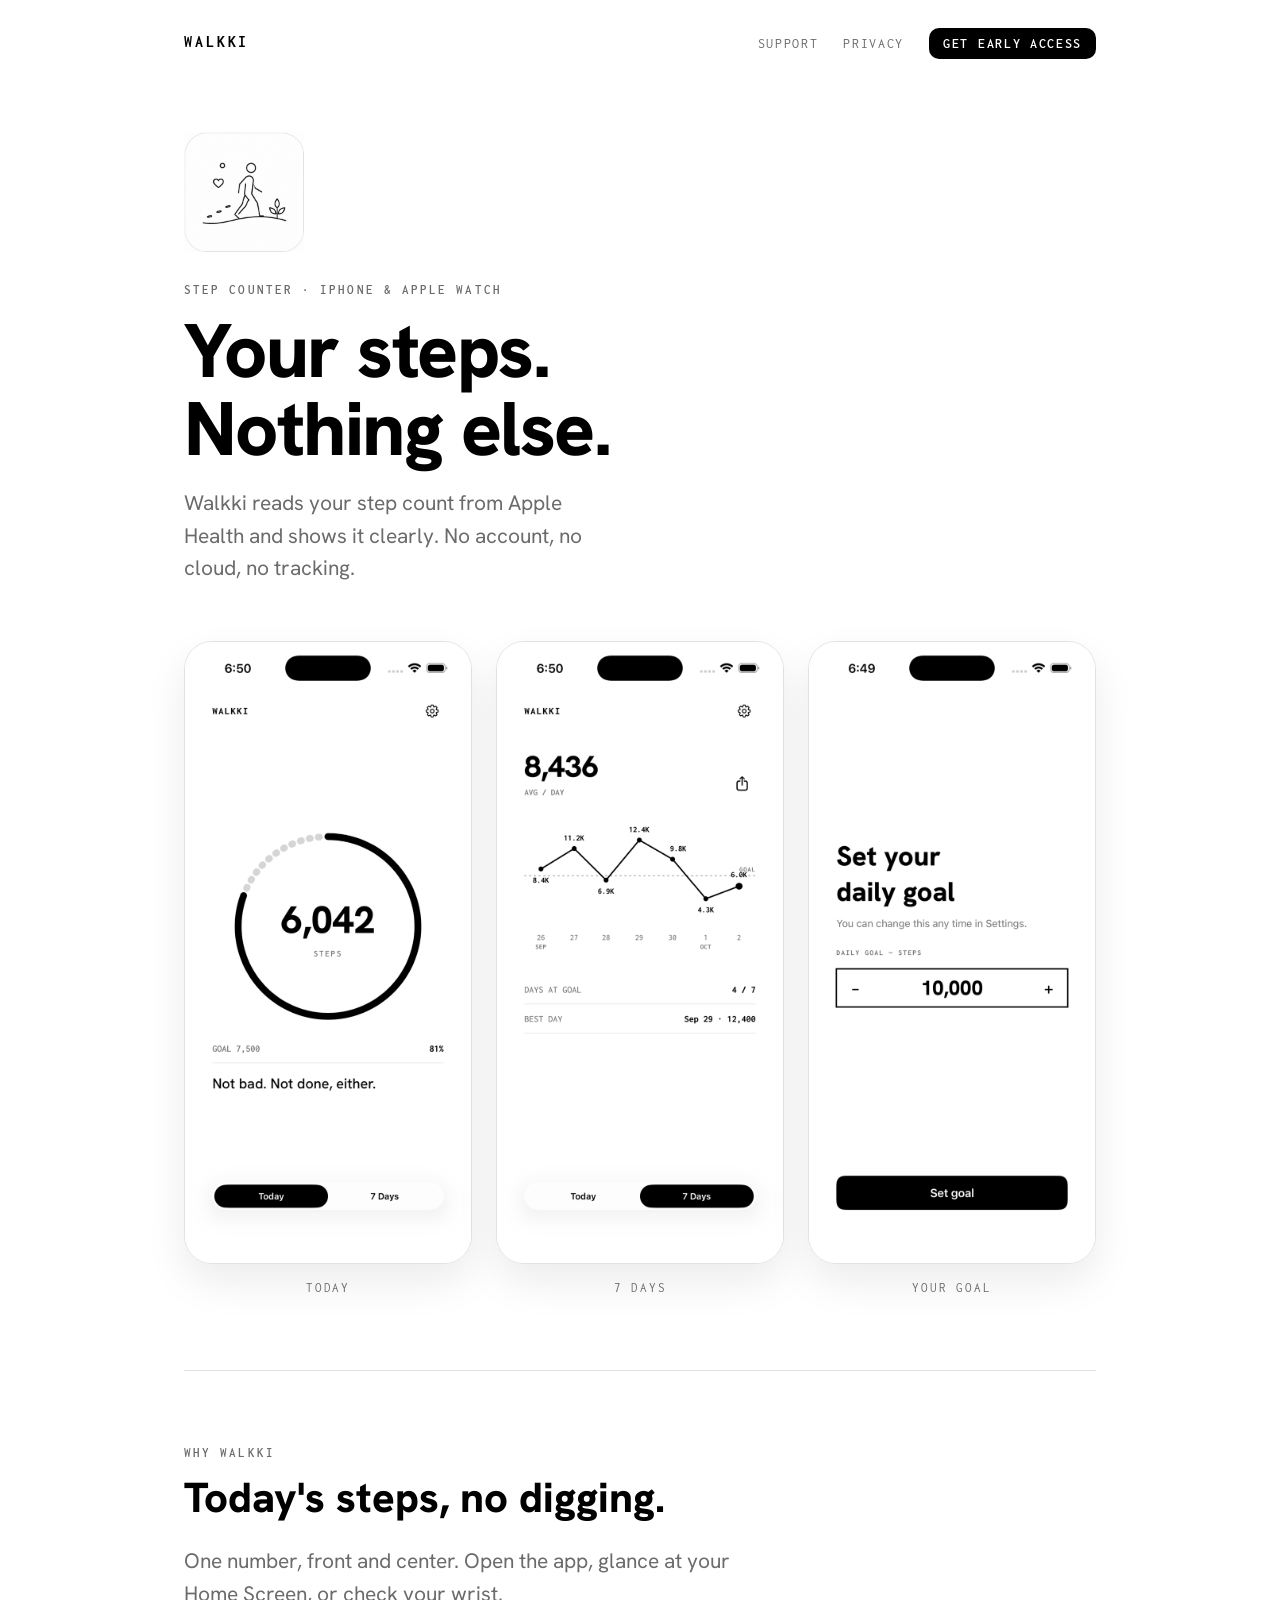
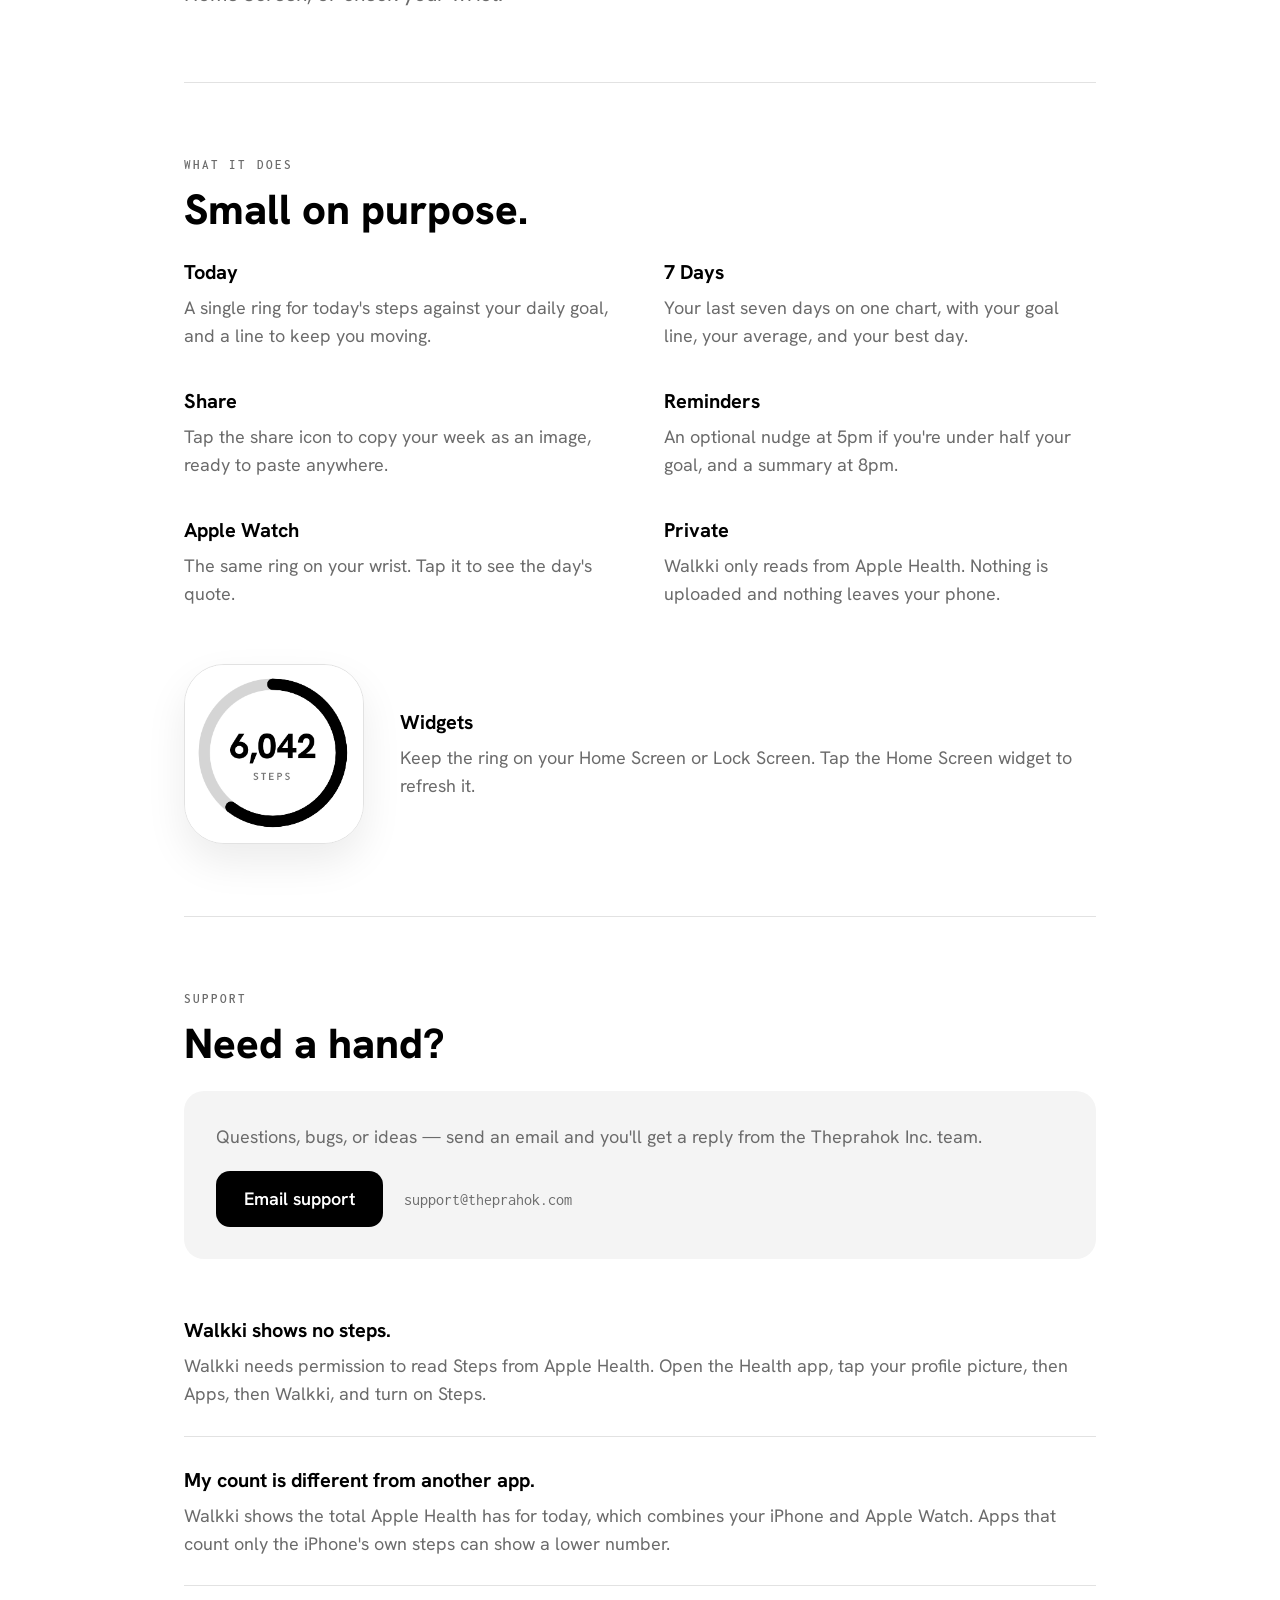
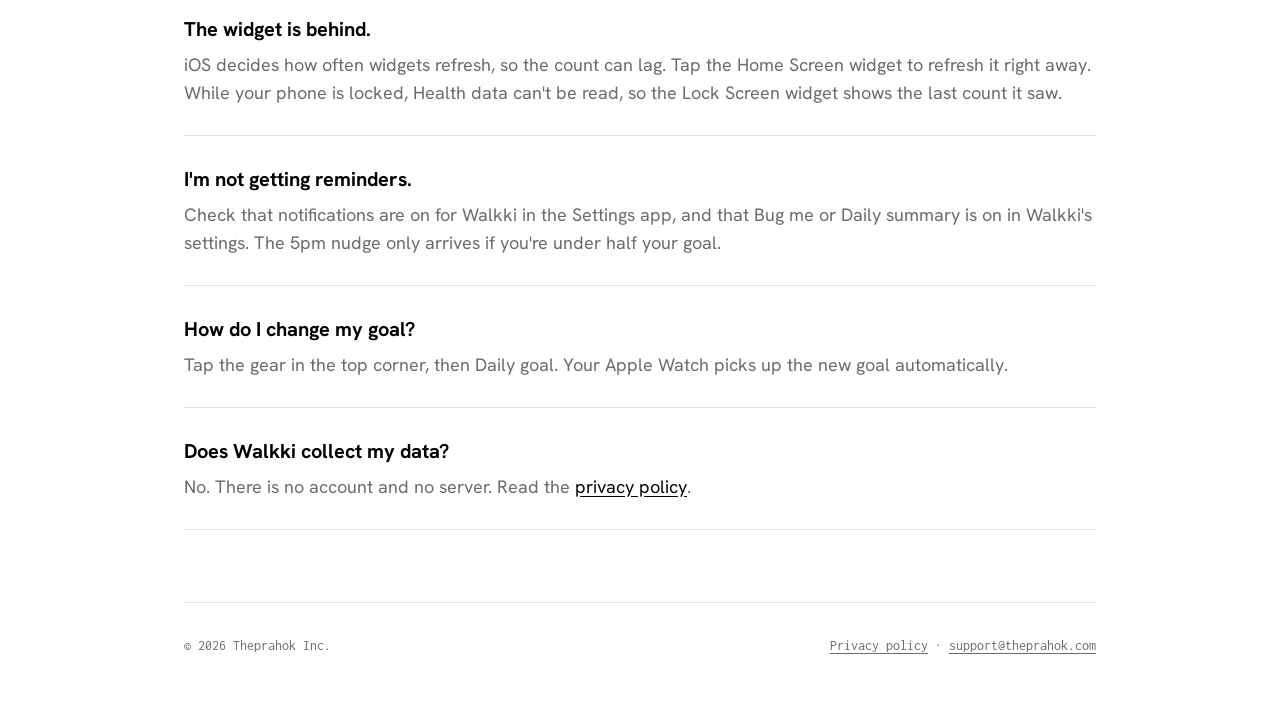
==== commit 71845636: "Use support@theprahok.com as the support email Co-Authored-By: Claude Opus 5.5 <noreply@anthropic.co" ====
--- a/index.html
+++ b/index.html
@@ -104,8 +104,8 @@
 
       <div class="contact">
         <p>Questions, bugs, or ideas — send an email and you'll get a reply from the Theprahok Inc. team.</p>
-        <a class="button" href="mailto:visalbotr@gmail.com?subject=Walkki%20support">Email support</a>
-        <span class="email">visalbotr@gmail.com</span>
+        <a class="button" href="mailto:support@theprahok.com?subject=Walkki%20support">Email support</a>
+        <span class="email">support@theprahok.com</span>
       </div>
 
       <div class="faq">
@@ -138,7 +138,7 @@
 
     <footer>
       <span>© 2026 Theprahok Inc.</span>
-      <span><a href="privacy.html">Privacy policy</a> · <a href="mailto:visalbotr@gmail.com">visalbotr@gmail.com</a></span>
+      <span><a href="privacy.html">Privacy policy</a> · <a href="mailto:support@theprahok.com">support@theprahok.com</a></span>
     </footer>
   </div>
 </body>
--- a/style.css
+++ b/style.css
@@ -106,20 +106,11 @@
 /* The problem Walkki solves — a wider measure so the question reads as one thought */
 .why h2 { max-width: 24ch; }
 .why .lede { max-width: 46ch; }
+.beta .lede { max-width: 46ch; }
 
 /* Early access */
 .cta { margin-top: 32px; }
 .fine { font-size: 15px; color: var(--muted); max-width: 46ch; margin: 16px 0 0; }
-.beta-shot {
-  display: block;
-  width: 100%;
-  max-width: 300px;
-  height: auto;
-  margin-top: 56px;
-  border-radius: 28px;
-  border: 1px solid var(--rule);
-  box-shadow: 0 18px 40px rgba(0, 0, 0, 0.08);
-}
 
 /* Screenshots */
 .shots {
